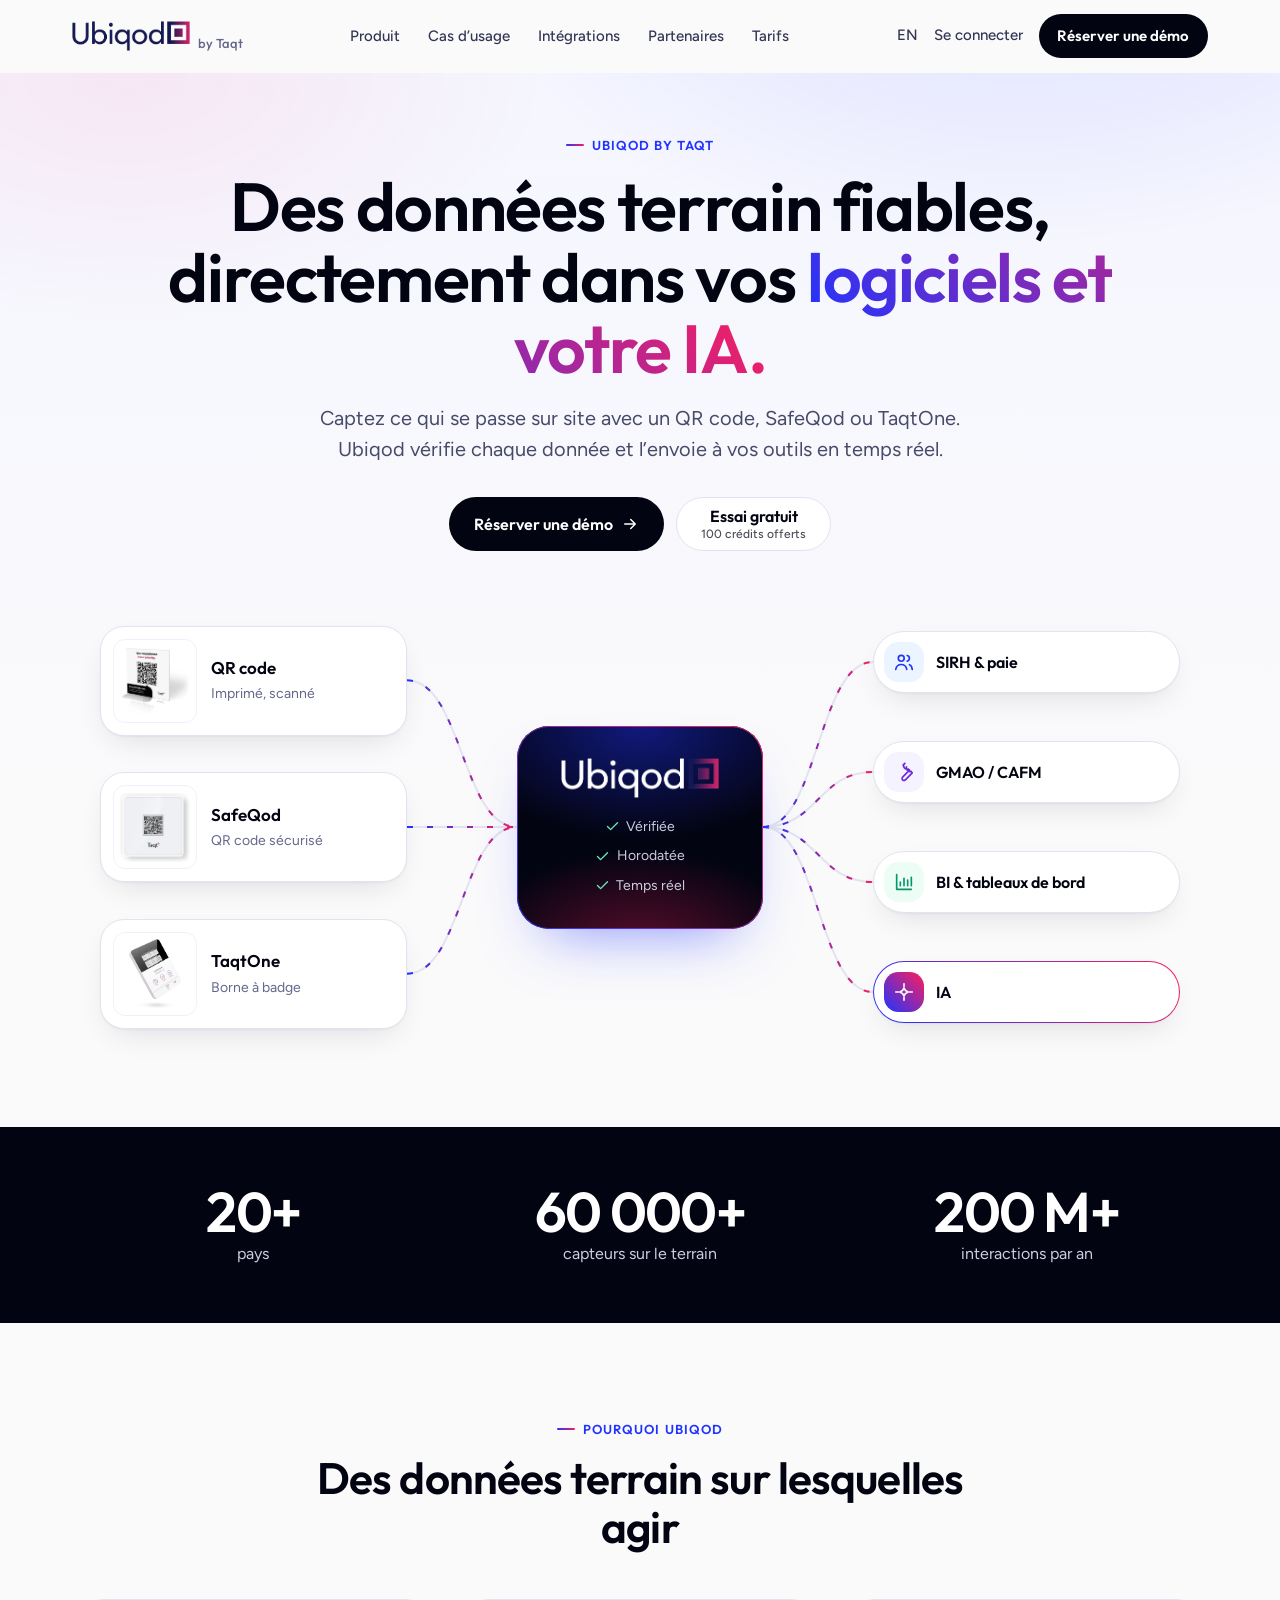
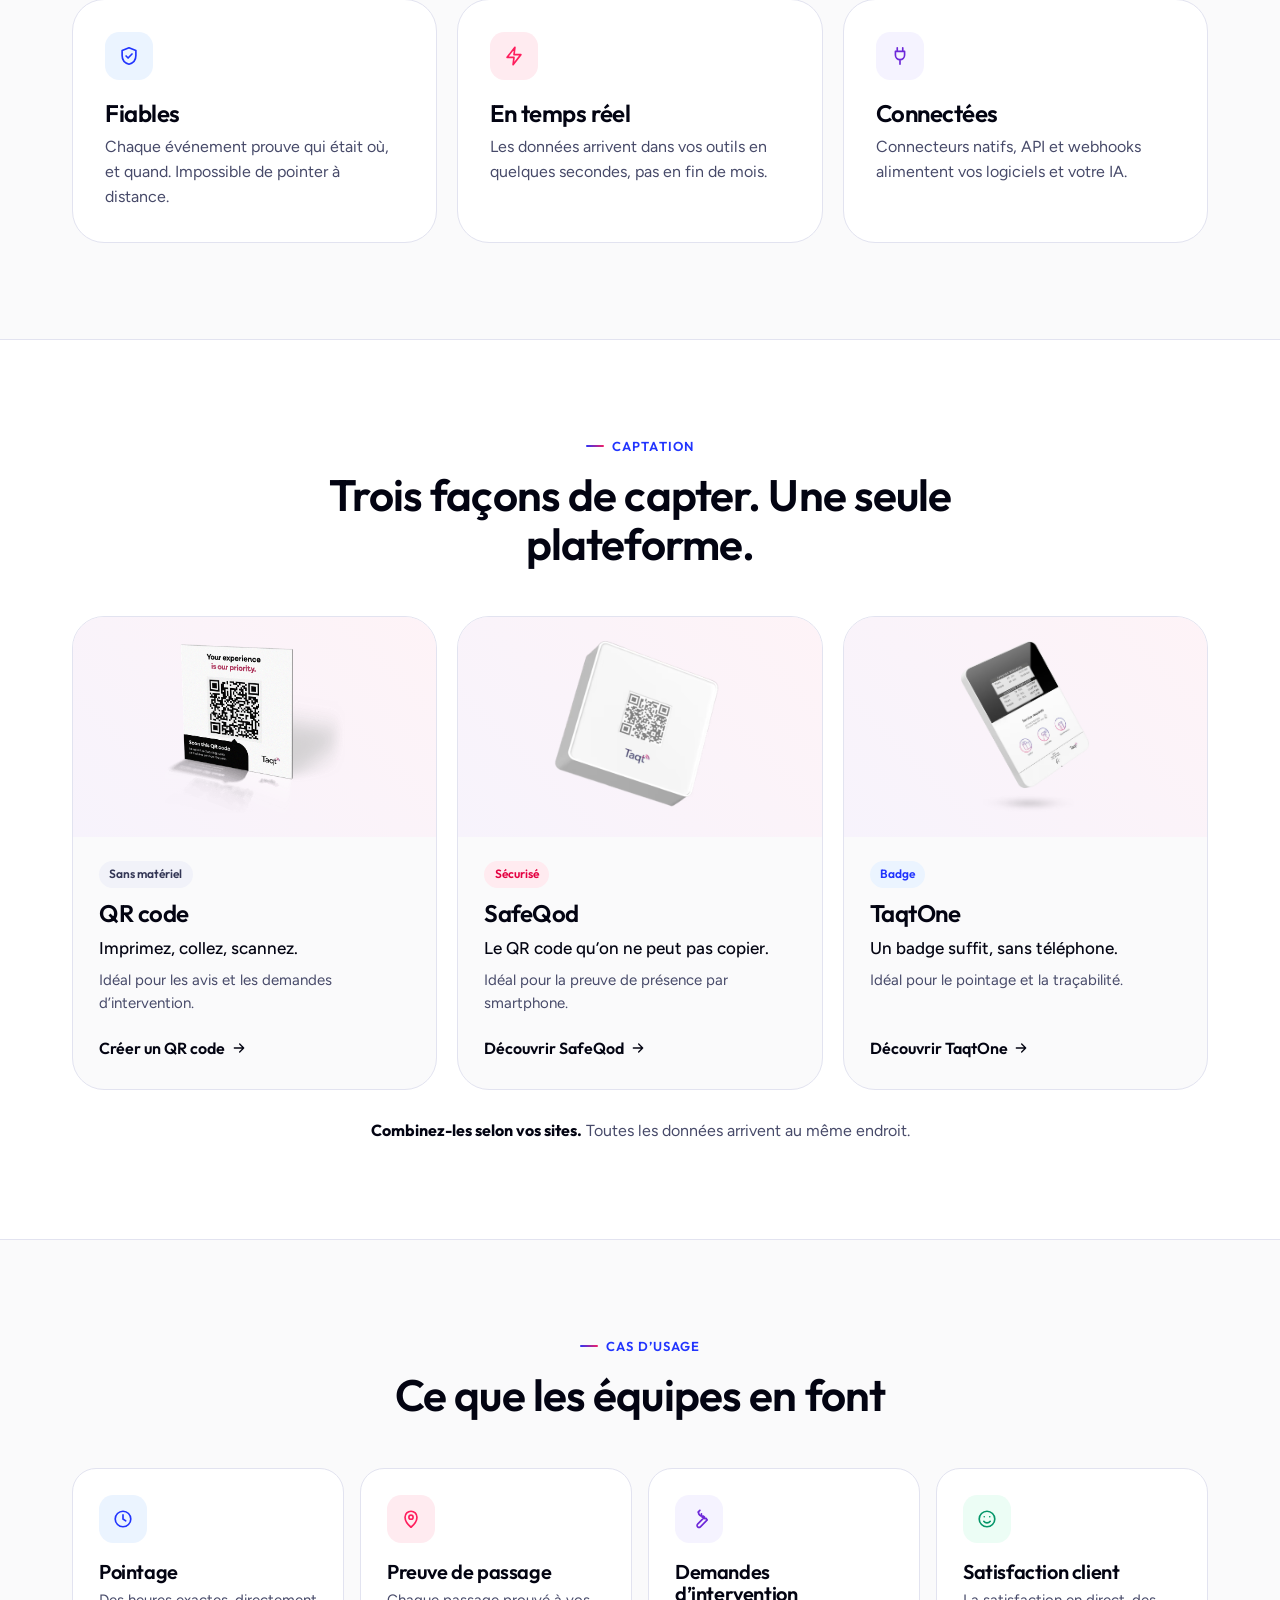
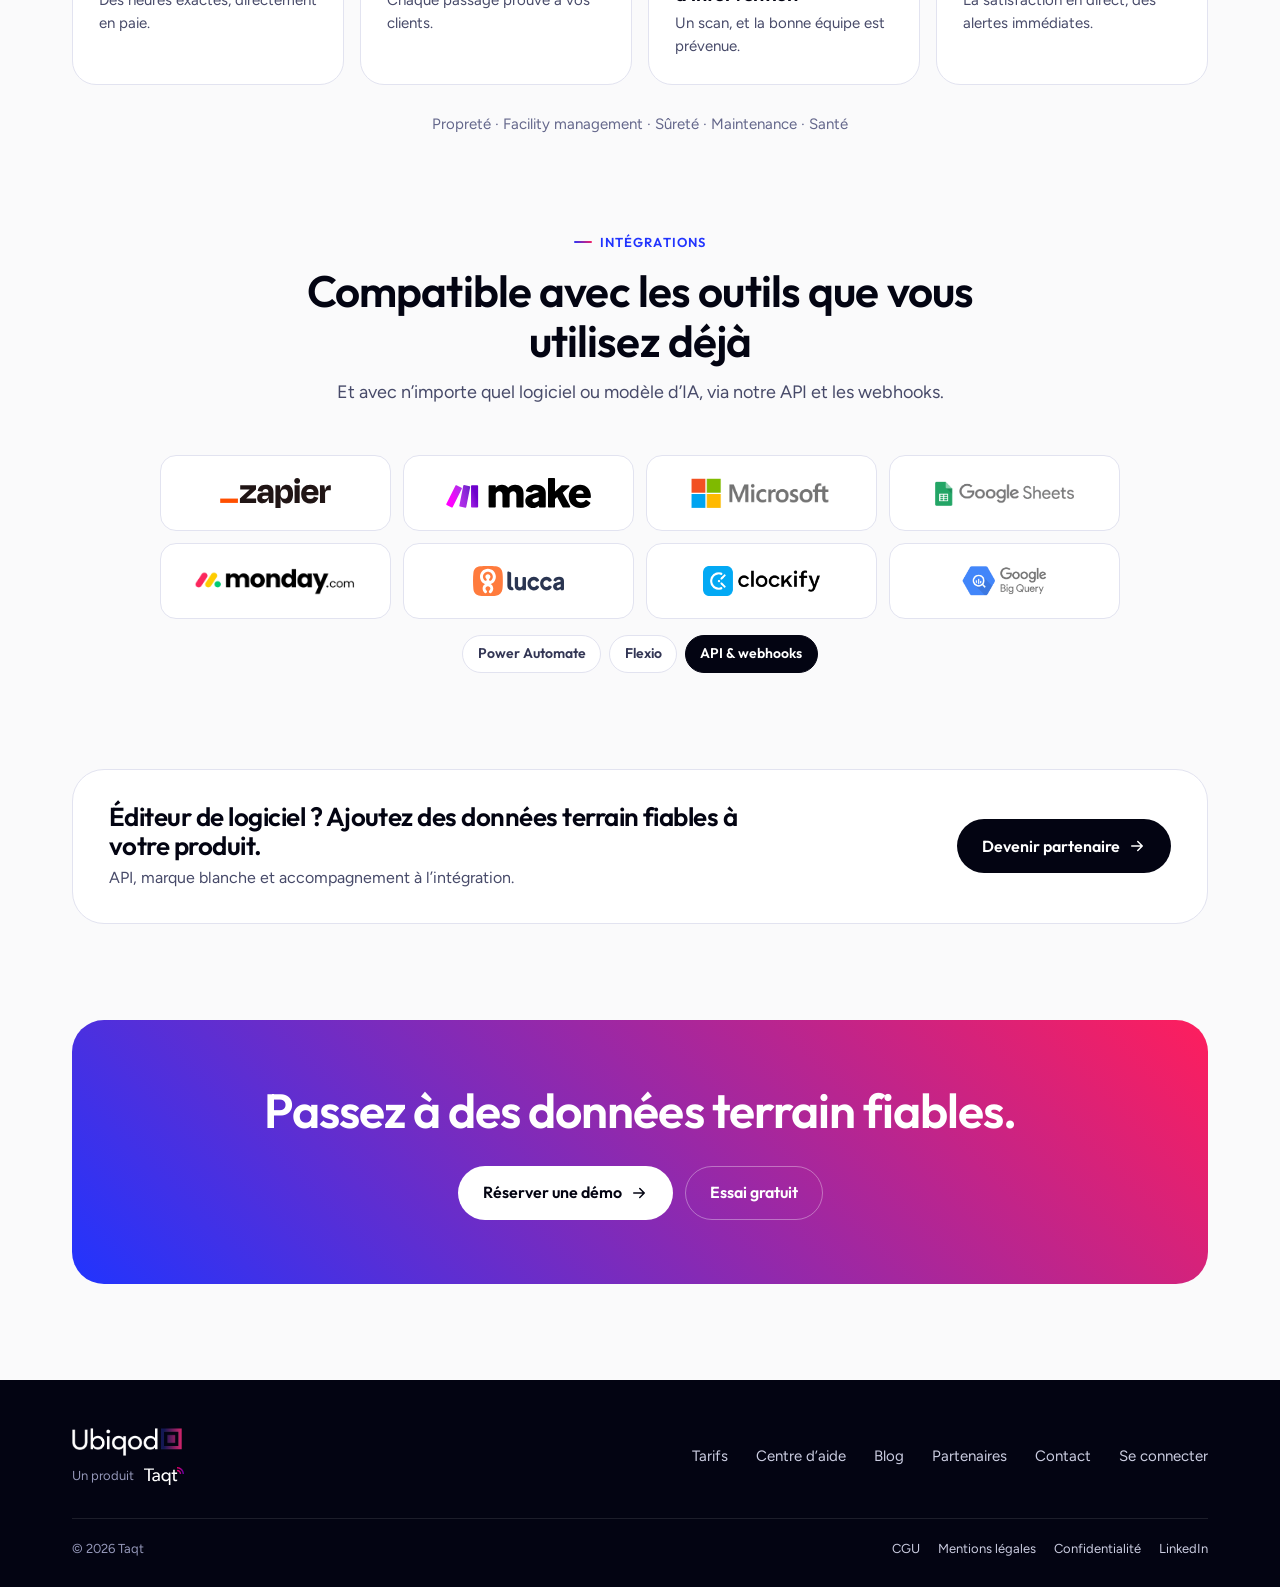
==== fr/index.html @ a7f48e11 "Nouveau site Ubiqod : accueil et tarifs (EN + FR) HTML/CSS statique, compatible GitHub Pages (liens " ====
<!doctype html>
<html lang="fr">
<head>
<meta charset="utf-8">
<meta name="viewport" content="width=device-width, initial-scale=1">
<title>Ubiqod by Taqt · Des données terrain fiables pour vos logiciels et votre IA</title>
<meta name="description" content="Captez ce qui se passe sur site avec un QR code, SafeQod ou TaqtOne. Ubiqod vérifie chaque donnée et l’envoie à vos logiciels et à votre IA en temps réel.">
<link rel="icon" href="../assets/favicon.png">
<link rel="alternate" hreflang="en" href="../">
<link rel="alternate" hreflang="fr" href="../fr/">
<link rel="preconnect" href="https://fonts.googleapis.com">
<link rel="preconnect" href="https://fonts.gstatic.com" crossorigin>
<link href="https://fonts.googleapis.com/css2?family=Outfit:wght@400;500;600;700&family=Figtree:wght@400;500;600&display=swap" rel="stylesheet">
<link rel="stylesheet" href="../assets/styles.css">
</head>
<body>

<svg width="0" height="0" style="position:absolute" aria-hidden="true">
  <symbol id="i-check" viewBox="0 0 24 24"><path fill="none" stroke="currentColor" stroke-width="2.2" stroke-linecap="round" stroke-linejoin="round" d="M20 6 9 17l-5-5"/></symbol>
  <symbol id="i-arrow" viewBox="0 0 24 24"><path fill="none" stroke="currentColor" stroke-width="2" stroke-linecap="round" stroke-linejoin="round" d="M5 12h14M13 6l6 6-6 6"/></symbol>
  <symbol id="i-menu" viewBox="0 0 24 24"><path fill="none" stroke="currentColor" stroke-width="2" stroke-linecap="round" d="M4 7h16M4 12h16M4 17h16"/></symbol>
  <symbol id="i-shield" viewBox="0 0 24 24"><g fill="none" stroke="currentColor" stroke-width="1.8" stroke-linecap="round" stroke-linejoin="round"><path d="M12 3 4.5 6v5.5c0 4.6 3.1 8.3 7.5 9.5 4.4-1.2 7.5-4.9 7.5-9.5V6L12 3Z"/><path d="m8.8 12 2.2 2.2 4.3-4.4"/></g></symbol>
  <symbol id="i-bolt" viewBox="0 0 24 24"><path fill="none" stroke="currentColor" stroke-width="1.8" stroke-linecap="round" stroke-linejoin="round" d="M13 2.5 4.5 13.5H12l-1 8 8.5-11H12l1-8Z"/></symbol>
  <symbol id="i-plug" viewBox="0 0 24 24"><g fill="none" stroke="currentColor" stroke-width="1.8" stroke-linecap="round" stroke-linejoin="round"><path d="M9 3v4M15 3v4M7 7h10v4a5 5 0 0 1-10 0V7ZM12 16v5"/></g></symbol>
  <symbol id="i-users" viewBox="0 0 24 24"><g fill="none" stroke="currentColor" stroke-width="1.8" stroke-linecap="round" stroke-linejoin="round"><circle cx="9" cy="8" r="3.2"/><path d="M3 20c.6-3.3 3-5.3 6-5.3s5.4 2 6 5.3"/><path d="M15.5 4.9a3.2 3.2 0 0 1 0 6.2M18 14.9c1.6.6 2.7 2.4 3 5.1"/></g></symbol>
  <symbol id="i-wrench" viewBox="0 0 24 24"><path fill="none" stroke="currentColor" stroke-width="1.8" stroke-linecap="round" stroke-linejoin="round" d="M14.7 6.3a4 4 0 0 0 5 5L21 13l-7.5 7.5a2.1 2.1 0 0 1-3-3L18 10l-1.3-1.3a4 4 0 0 1-5-5L13 2.5l-2 2"/></symbol>
  <symbol id="i-chart" viewBox="0 0 24 24"><g fill="none" stroke="currentColor" stroke-width="1.8" stroke-linecap="round"><path d="M4 20V4M4 20h16"/><path d="M8 16v-4M12 16V8M16 16v-6M20 16v-9"/></g></symbol>
  <symbol id="i-spark" viewBox="0 0 24 24"><g fill="none" stroke="currentColor" stroke-width="1.8" stroke-linecap="round" stroke-linejoin="round"><path d="M12 3v3M12 18v3M3 12h3M18 12h3"/><path d="M12 7.5 13.6 10.4 16.5 12l-2.9 1.6L12 16.5l-1.6-2.9L7.5 12l2.9-1.6L12 7.5Z"/></g></symbol>
  <symbol id="i-pin" viewBox="0 0 24 24"><g fill="none" stroke="currentColor" stroke-width="1.8" stroke-linecap="round" stroke-linejoin="round"><path d="M12 21s-6.5-5.6-6.5-11a6.5 6.5 0 0 1 13 0c0 5.4-6.5 11-6.5 11Z"/><circle cx="12" cy="10" r="2.3"/></g></symbol>
  <symbol id="i-clock" viewBox="0 0 24 24"><g fill="none" stroke="currentColor" stroke-width="1.8" stroke-linecap="round"><circle cx="12" cy="12" r="8.5"/><path d="M12 7.5V12l3 2"/></g></symbol>
  <symbol id="i-smile" viewBox="0 0 24 24"><g fill="none" stroke="currentColor" stroke-width="1.8" stroke-linecap="round"><circle cx="12" cy="12" r="8.5"/><path d="M8.5 14.5a4.5 4.5 0 0 0 7 0M9 9.5v.01M15 9.5v.01"/></g></symbol>
</svg>

<header class="header">
  <div class="wrap nav">
    <a href="../fr/" class="logo" aria-label="Ubiqod by Taqt, accueil"><img class="logo-img" src="../assets/ubiqod-logo.png" alt="Ubiqod" width="1321" height="336"><span class="logo-by">by Taqt</span></a>
    <ul class="nav-links" id="navlinks">
      <li><a href="#capture">Produit</a></li>
      <li><a href="#use-cases">Cas d’usage</a></li>
      <li><a href="#integrations">Intégrations</a></li>
      <li><a href="#partners">Partenaires</a></li>
      <li><a href="../fr/tarifs/">Tarifs</a></li>
    </ul>
    <div class="nav-cta">
      <a class="nav-aux" href="../" hreflang="en" lang="en">EN</a>
      <a class="nav-aux" href="https://app.ubiqod.com/">Se connecter</a>
      <a class="btn btn-primary btn-sm" href="https://www.taqt.com/fr/contact">Réserver une démo</a>
      <button class="burger" aria-label="Menu" aria-expanded="false" aria-controls="navlinks"><svg><use href="#i-menu"/></svg></button>
    </div>
  </div>
</header>

<main>
  <!-- HERO -->
  <section class="hero">
    <div class="wrap">
      <span class="eyebrow">Ubiqod by Taqt</span>
      <h1>Des données terrain fiables, directement dans vos <span class="grad-text">logiciels et votre&nbsp;IA.</span></h1>
      <p class="sub">Captez ce qui se passe sur site avec un QR code, SafeQod ou TaqtOne. Ubiqod vérifie chaque donnée et l’envoie à vos outils en temps réel.</p>
      <div class="ctas">
        <a class="btn btn-primary" href="https://www.taqt.com/fr/contact">Réserver une démo <svg><use href="#i-arrow"/></svg></a>
        <a class="btn btn-secondary btn-trial" href="https://app.ubiqod.com/auth/signup">Essai gratuit<small>100 crédits offerts</small></a>
      </div>

      <div class="flow" role="img" aria-label="QR codes, SafeQod et TaqtOne envoient leurs données à Ubiqod, qui les transmet à votre SIRH, votre GMAO, vos outils de BI et votre IA.">
        <div class="flow-col">
          <div class="src"><span class="thumb"><img src="../assets/products/qr.png" alt=""></span><div><b>QR code</b><span>Imprimé, scanné</span></div></div>
          <div class="src"><span class="thumb"><img src="../assets/products/safeqod.png" alt=""></span><div><b>SafeQod</b><span>QR code sécurisé</span></div></div>
          <div class="src"><span class="thumb"><img src="../assets/products/taqtone-3d.avif" alt=""></span><div><b>TaqtOne</b><span>Borne à badge</span></div></div>
        </div>
        <svg class="wire" viewBox="0 0 100 300" preserveAspectRatio="none" aria-hidden="true">
          <defs><linearGradient id="gL" gradientUnits="userSpaceOnUse" x1="0" y1="0" x2="100" y2="0"><stop offset="0" stop-color="#2134fe"/><stop offset="1" stop-color="#fe1e5d"/></linearGradient></defs>
          <path class="base" d="M0 50C50 50 50 150 100 150M0 150H100M0 250C50 250 50 150 100 150"/>
          <path class="pulse" stroke="url(#gL)" d="M0 50C50 50 50 150 100 150M0 150H100M0 250C50 250 50 150 100 150"/>
        </svg>
        <div class="flow-arrow" aria-hidden="true"><svg><use href="#i-arrow"/></svg></div>
        <div class="hub">
          <img class="hub-logo" src="../assets/ubiqod-logo-white.png" alt="Ubiqod" width="1321" height="336">
          <ul>
            <li><svg><use href="#i-check"/></svg>Vérifiée</li>
            <li><svg><use href="#i-check"/></svg>Horodatée</li>
            <li><svg><use href="#i-check"/></svg>Temps réel</li>
          </ul>
        </div>
        <div class="flow-arrow" aria-hidden="true"><svg><use href="#i-arrow"/></svg></div>
        <svg class="wire" viewBox="0 0 100 400" preserveAspectRatio="none" aria-hidden="true">
          <defs><linearGradient id="gR" gradientUnits="userSpaceOnUse" x1="0" y1="0" x2="100" y2="0"><stop offset="0" stop-color="#2134fe"/><stop offset="1" stop-color="#fe1e5d"/></linearGradient></defs>
          <path class="base" d="M0 200C50 200 50 50 100 50M0 200C50 200 50 150 100 150M0 200C50 200 50 250 100 250M0 200C50 200 50 350 100 350"/>
          <path class="pulse" stroke="url(#gR)" d="M0 200C50 200 50 50 100 50M0 200C50 200 50 150 100 150M0 200C50 200 50 250 100 250M0 200C50 200 50 350 100 350"/>
        </svg>
        <div class="flow-col flow-dests">
          <div class="dest"><span class="ic ic-blue"><svg><use href="#i-users"/></svg></span>SIRH &amp; paie</div>
          <div class="dest"><span class="ic ic-violet"><svg><use href="#i-wrench"/></svg></span>GMAO / CAFM</div>
          <div class="dest"><span class="ic ic-green"><svg><use href="#i-chart"/></svg></span>BI &amp; tableaux de bord</div>
          <div class="dest dest-ai"><span class="ic ic-grad"><svg><use href="#i-spark"/></svg></span>IA</div>
        </div>
      </div>
    </div>
  </section>

  <!-- CHIFFRES (source : taqt.com) -->
  <div class="stats">
    <div class="wrap stats-grid">
      <div class="stat"><b>20+</b><span>pays</span></div>
      <div class="stat"><b>60&nbsp;000+</b><span>capteurs sur le terrain</span></div>
      <div class="stat"><b>200&nbsp;M+</b><span>interactions par an</span></div>
    </div>
  </div>

  <!-- BÉNÉFICES -->
  <section>
    <div class="wrap">
      <div class="sec-head">
        <span class="eyebrow">Pourquoi Ubiqod</span>
        <h2 class="h2">Des données terrain sur lesquelles agir</h2>
      </div>
      <div class="cards3">
        <article class="benefit"><span class="ic ic-blue"><svg><use href="#i-shield"/></svg></span><h3>Fiables</h3><p>Chaque événement prouve qui était où, et quand. Impossible de pointer à distance.</p></article>
        <article class="benefit"><span class="ic ic-pink"><svg><use href="#i-bolt"/></svg></span><h3>En temps réel</h3><p>Les données arrivent dans vos outils en quelques secondes, pas en fin de mois.</p></article>
        <article class="benefit"><span class="ic ic-violet"><svg><use href="#i-plug"/></svg></span><h3>Connectées</h3><p>Connecteurs natifs, API et webhooks alimentent vos logiciels et votre IA.</p></article>
      </div>
    </div>
  </section>

  <!-- CAPTATION -->
  <section class="capture" id="capture">
    <div class="wrap">
      <div class="sec-head">
        <span class="eyebrow">Captation</span>
        <h2 class="h2">Trois façons de capter. Une seule plateforme.</h2>
      </div>
      <div class="cards3">
        <article class="prod">
          <div class="prod-img"><img src="../assets/products/qr.png" alt="Affichette QR code" loading="lazy"></div>
          <div class="prod-body">
            <span class="tag tag-gray">Sans matériel</span>
            <h3>QR code</h3>
            <p class="pitch">Imprimez, collez, scannez.</p>
            <p class="best">Idéal pour les avis et les demandes d’intervention.</p>
            <a class="link" href="https://app.ubiqod.com/auth/signup">Créer un QR code <svg><use href="#i-arrow"/></svg></a>
          </div>
        </article>
        <article class="prod">
          <div class="prod-img"><img src="../assets/products/safeqod-3d.avif" alt="Boîtier SafeQod" loading="lazy"></div>
          <div class="prod-body">
            <span class="tag tag-pink">Sécurisé</span>
            <h3>SafeQod</h3>
            <p class="pitch">Le QR code qu’on ne peut pas copier.</p>
            <p class="best">Idéal pour la preuve de présence par smartphone.</p>
            <a class="link" href="https://www.taqt.com/fr/products/safeqod">Découvrir SafeQod <svg><use href="#i-arrow"/></svg></a>
          </div>
        </article>
        <article class="prod">
          <div class="prod-img"><img src="../assets/products/taqtone-3d.avif" alt="Borne TaqtOne" loading="lazy"></div>
          <div class="prod-body">
            <span class="tag tag-blue">Badge</span>
            <h3>TaqtOne</h3>
            <p class="pitch">Un badge suffit, sans téléphone.</p>
            <p class="best">Idéal pour le pointage et la traçabilité.</p>
            <a class="link" href="https://www.taqt.com/fr/products/taqtone">Découvrir TaqtOne <svg><use href="#i-arrow"/></svg></a>
          </div>
        </article>
      </div>
      <p class="mix"><b>Combinez-les selon vos sites.</b> Toutes les données arrivent au même endroit.</p>
    </div>
  </section>

  <!-- CAS D'USAGE -->
  <section id="use-cases">
    <div class="wrap">
      <div class="sec-head">
        <span class="eyebrow">Cas d’usage</span>
        <h2 class="h2">Ce que les équipes en font</h2>
      </div>
      <div class="cards4">
        <article class="uc"><span class="ic ic-blue"><svg><use href="#i-clock"/></svg></span><h3>Pointage</h3><p>Des heures exactes, directement en paie.</p></article>
        <article class="uc"><span class="ic ic-pink"><svg><use href="#i-pin"/></svg></span><h3>Preuve de passage</h3><p>Chaque passage prouvé à vos clients.</p></article>
        <article class="uc"><span class="ic ic-violet"><svg><use href="#i-wrench"/></svg></span><h3>Demandes d’intervention</h3><p>Un scan, et la bonne équipe est prévenue.</p></article>
        <article class="uc"><span class="ic ic-green"><svg><use href="#i-smile"/></svg></span><h3>Satisfaction client</h3><p>La satisfaction en direct, des alertes immédiates.</p></article>
      </div>
      <p class="sectors">Propreté · Facility management · Sûreté · Maintenance · Santé</p>
    </div>
  </section>

  <!-- INTÉGRATIONS -->
  <section id="integrations" style="padding-top:0">
    <div class="wrap">
      <div class="sec-head">
        <span class="eyebrow">Intégrations</span>
        <h2 class="h2">Compatible avec les outils que vous utilisez déjà</h2>
        <p>Et avec n’importe quel logiciel ou modèle d’IA, via notre API et les webhooks.</p>
      </div>
      <div class="logos">
        <div><img src="../assets/logos/zapier.svg" alt="Zapier"></div>
        <div><img src="../assets/logos/make.svg" alt="Make"></div>
        <div><img src="../assets/logos/microsoft.png" alt="Microsoft"></div>
        <div><img src="../assets/logos/google-sheets.png" alt="Google Sheets"></div>
        <div><img src="../assets/logos/monday.png" alt="monday.com"></div>
        <div><img src="../assets/logos/lucca.svg" alt="Lucca"></div>
        <div><img src="../assets/logos/clockify.png" alt="Clockify"></div>
        <div><img src="../assets/logos/bigquery.png" alt="Google BigQuery"></div>
      </div>
      <div class="chips">
        <span class="chip">Power Automate</span><span class="chip">Flexio</span><span class="chip chip-strong">API &amp; webhooks</span>
      </div>
    </div>
  </section>

  <!-- PARTENAIRES -->
  <section id="partners" style="padding-top:0">
    <div class="wrap">
      <div class="partner">
        <div>
          <h3>Éditeur de logiciel&nbsp;? Ajoutez des données terrain fiables à votre produit.</h3>
          <p>API, marque blanche et accompagnement à l’intégration.</p>
        </div>
        <a class="btn btn-primary" href="https://www.taqt.com/fr/partner">Devenir partenaire <svg><use href="#i-arrow"/></svg></a>
      </div>
    </div>
  </section>

  <!-- CTA FINAL -->
  <div class="final">
    <div class="wrap">
      <div class="final-box">
        <h2>Passez à des données terrain fiables.</h2>
        <div class="ctas">
          <a class="btn btn-light" href="https://www.taqt.com/fr/contact">Réserver une démo <svg><use href="#i-arrow"/></svg></a>
          <a class="btn btn-ghost" href="https://app.ubiqod.com/auth/signup">Essai gratuit</a>
        </div>
      </div>
    </div>
  </div>
</main>

<footer class="footer">
  <div class="wrap">
    <div class="foot-top">
      <div>
        <img class="foot-logo" src="../assets/ubiqod-logo-white.png" alt="Ubiqod" width="1321" height="336">
        <div class="foot-taqt"><span>Un produit</span><img src="../assets/taqt-logo-white.svg" alt="Taqt"></div>
      </div>
      <ul class="foot-links">
        <li><a href="../fr/tarifs/">Tarifs</a></li>
        <li><a href="https://help.taqt.com/portal/en/kb/ubiqod">Centre d’aide</a></li>
        <li><a href="https://www.taqt.com/fr/articles">Blog</a></li>
        <li><a href="https://www.taqt.com/fr/partner">Partenaires</a></li>
        <li><a href="https://www.taqt.com/fr/contact">Contact</a></li>
        <li><a href="https://app.ubiqod.com/">Se connecter</a></li>
      </ul>
    </div>
    <div class="foot-bottom">
      <span>© 2026 Taqt</span>
      <div><a href="https://www.taqt.com/fr/terms">CGU</a><a href="https://www.taqt.com/fr/legal">Mentions légales</a><a href="https://www.iubenda.com/privacy-policy/50772884">Confidentialité</a><a href="https://www.linkedin.com/company/group-taqt/">LinkedIn</a></div>
    </div>
  </div>
</footer>

<script src="../assets/main.js"></script>
</body>
</html>
---- assets/styles.css ----
/* Ubiqod by Taqt — charte reprise de taqt.com
   Polices : substituts Google Fonts de mozaic-geo (titres) et neulis-sans (texte) */
:root{
  --ink:#030412; --ink-700:#333655;
  --gray-600:#474a69; --gray-500:#64678b; --gray-400:#9497b8; --gray-300:#cbcde1;
  --gray-200:#e2e3f0; --gray-100:#f1f2f9; --gray-50:#f8f8fc; --bg:#fafafb;
  --blue:#2134fe; --blue-50:#ebf4ff; --pink:#fe1e5d; --pink-50:#ffebf0;
  --violet-50:#f5f3ff; --green:#10b981; --green-50:#ecfdf5;
  --grad:linear-gradient(45deg,#2134fe,#fe1e5d);
  --font-h:"Outfit",mozaic-geo-variable,system-ui,sans-serif;
  --font-b:"Figtree",neulis-sans,system-ui,sans-serif;
  --r:1rem; --r-lg:1.5rem; --r-xl:2rem;
  --shadow:0 1px 2px rgba(3,4,18,.04),0 12px 32px -12px rgba(3,4,18,.14);
}
*,*::before,*::after{box-sizing:border-box}
html{scroll-behavior:smooth}
body{margin:0;background:var(--bg);color:var(--ink);font-family:var(--font-b);font-size:1rem;line-height:1.55;-webkit-font-smoothing:antialiased}
img{max-width:100%;display:block}
a{color:inherit}
h1,h2,h3{font-family:var(--font-h);font-weight:600;letter-spacing:-.02em;margin:0;line-height:1.12}
p{margin:0}
.wrap{max-width:1200px;margin:0 auto;padding:0 16px}
@media(min-width:768px){.wrap{padding:0 32px}}
section{padding:96px 0}
@media(max-width:767px){section{padding:64px 0}}

/* ---------- utilitaires ---------- */
.eyebrow{display:inline-flex;align-items:center;gap:.5rem;font-family:var(--font-h);font-size:.8125rem;font-weight:600;letter-spacing:.08em;text-transform:uppercase;color:var(--blue)}
.eyebrow::before{content:"";width:18px;height:2px;border-radius:2px;background:var(--grad)}
.grad-text{background:var(--grad);-webkit-background-clip:text;background-clip:text;color:transparent}
.h2{font-size:clamp(1.875rem,3.6vw,2.75rem)}
.sec-head{display:flex;flex-direction:column;align-items:center;text-align:center;gap:14px;margin:0 auto 48px;max-width:720px}
.sec-head p{font-size:1.125rem;color:var(--gray-600)}

.btn{display:inline-flex;align-items:center;justify-content:center;gap:.5rem;font-family:var(--font-h);font-weight:600;font-size:1rem;text-decoration:none;border-radius:999px;padding:.85rem 1.5rem;border:1px solid transparent;transition:background .2s,transform .2s,box-shadow .2s;white-space:nowrap}
.btn svg{width:18px;height:18px}
.btn-primary{background:var(--ink);color:#fff}
.btn-primary:hover{box-shadow:0 8px 24px -8px rgba(33,52,254,.55);transform:translateY(-1px)}
.btn-secondary{background:#fff;color:var(--ink);border-color:var(--gray-200)}
.btn-secondary:hover{border-color:var(--gray-400)}
.btn-light{background:#fff;color:var(--ink)}
.btn-ghost{color:#fff;border-color:rgba(255,255,255,.35)}
.btn-ghost:hover{border-color:#fff}
.btn-sm{padding:.6rem 1.1rem;font-size:.9375rem}
.btn small{font-family:var(--font-b);font-weight:500;font-size:.75rem;opacity:.7}
.ctas{display:flex;flex-wrap:wrap;gap:12px;justify-content:center}
.link{display:inline-flex;align-items:center;gap:.35rem;font-family:var(--font-h);font-weight:600;text-decoration:none}
.link svg{width:16px;height:16px;transition:transform .2s}
.link:hover svg{transform:translateX(3px)}

/* ---------- header ---------- */
.header{position:sticky;top:0;z-index:50;background:rgba(250,250,251,.85);backdrop-filter:saturate(1.4) blur(12px);-webkit-backdrop-filter:saturate(1.4) blur(12px);border-bottom:1px solid transparent;transition:border-color .2s}
.header.scrolled{border-bottom-color:var(--gray-200)}
.nav{display:flex;align-items:center;justify-content:space-between;height:72px;gap:24px}
.logo{display:flex;align-items:flex-end;gap:.5rem;text-decoration:none}
.logo-img{height:30px;width:auto}
.logo-by{font-family:var(--font-h);font-size:.8125rem;font-weight:500;color:var(--gray-500);white-space:nowrap;line-height:1;padding-bottom:1px}
.nav-links{display:flex;gap:28px;list-style:none;margin:0;padding:0}
.nav-links a,.nav-aux{text-decoration:none;font-weight:500;color:var(--ink-700);font-size:.9375rem;white-space:nowrap}
.nav-links a:hover,.nav-aux:hover{color:var(--ink)}
.nav-cta{display:flex;align-items:center;gap:16px}
.burger{display:none;background:none;border:0;padding:8px;margin-right:-8px;cursor:pointer;color:var(--ink)}
.burger svg{width:26px;height:26px}
@media(max-width:1023px){
  .nav-links,.nav-aux{display:none}
  .burger{display:block}
  .header.open .nav-links{display:flex;flex-direction:column;gap:0;position:absolute;left:0;right:0;top:72px;background:#fff;border-bottom:1px solid var(--gray-200);padding:8px 16px 16px}
  .header.open .nav-links a{display:block;padding:12px 0;font-size:1.0625rem;border-bottom:1px solid var(--gray-100)}
}
@media(max-width:480px){.nav-cta .btn{display:none}}

/* ---------- hero ---------- */
.hero{padding:56px 0 80px;text-align:center;background:radial-gradient(900px 480px at 80% -10%,rgba(33,52,254,.10),transparent 60%),radial-gradient(700px 420px at 10% 0,rgba(254,30,93,.07),transparent 60%),linear-gradient(180deg,#f5f6ff,var(--bg) 70%)}
.hero h1{font-size:clamp(2.375rem,5.6vw,4.25rem);line-height:1.04;max-width:960px;margin:16px auto 20px}
.hero .sub{font-size:clamp(1.0625rem,1.6vw,1.25rem);color:var(--gray-600);max-width:640px;margin:0 auto 32px}
.btn-trial{flex-direction:column;gap:0;line-height:1.2;padding:.55rem 1.5rem}
@media(max-width:767px){.hero{padding:48px 0 64px}}

/* schéma captation -> Ubiqod -> logiciels */
.flow{display:grid;grid-template-columns:minmax(0,1fr) minmax(48px,110px) minmax(0,.8fr) minmax(48px,110px) minmax(0,1fr);max-width:1080px;margin:56px auto 0;text-align:left}
.flow-col{display:grid;grid-auto-rows:1fr}
.flow-col > *{margin:6px 0;align-self:center}
.src{display:flex;align-items:center;gap:14px;background:#fff;border:1px solid var(--gray-200);border-radius:var(--r-lg);padding:12px 16px 12px 12px;box-shadow:var(--shadow)}
.thumb{width:84px;height:84px;flex:none;border-radius:.75rem;background:#fff;border:1px solid var(--gray-100);padding:6px}
.thumb img{width:100%;height:100%;object-fit:contain}
.src b{display:block;font-family:var(--font-h);font-size:1.0625rem;font-weight:600}
.src span{font-size:.875rem;color:var(--gray-500)}
.hub{align-self:center;background:var(--ink);color:#fff;border-radius:var(--r-xl);padding:32px 24px;text-align:center;position:relative;box-shadow:0 30px 60px -30px rgba(33,52,254,.55);
  background-image:radial-gradient(260px 160px at 50% 0,rgba(33,52,254,.45),transparent 70%),radial-gradient(240px 140px at 50% 110%,rgba(254,30,93,.35),transparent 70%)}
.hub::before{content:"";position:absolute;inset:0;border-radius:inherit;padding:1px;background:var(--grad);-webkit-mask:linear-gradient(#000 0 0) content-box,linear-gradient(#000 0 0);-webkit-mask-composite:xor;mask-composite:exclude;pointer-events:none}
.hub-logo{height:40px;width:auto;margin:0 auto}
.hub ul{list-style:none;margin:18px 0 0;padding:0;display:flex;flex-direction:column;gap:8px}
.hub li{display:flex;align-items:center;justify-content:center;gap:.4rem;font-size:.875rem;color:var(--gray-300)}
.hub li svg{width:15px;height:15px;color:#6ee7b7}
.dest{display:flex;align-items:center;gap:12px;background:#fff;border:1px solid var(--gray-200);border-radius:999px;padding:10px 18px 10px 10px;font-family:var(--font-h);font-weight:600;box-shadow:var(--shadow)}
.dest .ic{width:40px;height:40px}
.dest-ai{border-color:transparent;background:linear-gradient(#fff,#fff) padding-box,var(--grad) border-box;border:1.5px solid transparent}
.wire{width:100%;height:100%;overflow:visible}
.wire path{fill:none;vector-effect:non-scaling-stroke;stroke-width:2}
.wire .base{stroke:var(--gray-200)}
.wire .pulse{stroke-dasharray:6 14;animation:dash 1.2s linear infinite}
@keyframes dash{to{stroke-dashoffset:-20}}
.flow-arrow{display:none}
@media(max-width:899px){
  .flow{display:flex;flex-direction:column;gap:12px;margin-top:48px}
  .wire{display:none}
  .flow-arrow{display:grid;place-items:center;color:var(--gray-400)}
  .flow-arrow svg{width:24px;height:24px;transform:rotate(90deg)}
  .flow-col{grid-auto-rows:auto;grid-template-columns:repeat(3,1fr);gap:10px}
  .flow-col > *{margin:0}
  .src{flex-direction:column;text-align:center;gap:8px;padding:12px 8px}
  .thumb{width:64px;height:64px}
  .src span{font-size:.75rem}
  .src b{font-size:.9375rem}
  .flow-dests{grid-template-columns:1fr 1fr}
  .dest{font-size:.875rem;padding:8px 12px 8px 8px;border-radius:var(--r)}
  .dest .ic{width:32px;height:32px}
  .hub{padding:22px}
  .hub ul{flex-direction:row;flex-wrap:wrap;justify-content:center;gap:6px 14px}
}

/* ---------- icônes colorées ---------- */
.ic{width:48px;height:48px;border-radius:.9rem;display:grid;place-items:center;flex:none}
.ic svg{width:22px;height:22px}
.ic-blue{background:var(--blue-50);color:var(--blue)}
.ic-pink{background:var(--pink-50);color:var(--pink)}
.ic-violet{background:var(--violet-50);color:#6d28d9}
.ic-green{background:var(--green-50);color:#059669}
.ic-grad{background:var(--grad);color:#fff}

/* ---------- chiffres ---------- */
.stats{background:var(--ink);color:#fff;padding:56px 0}
.stats-grid{display:grid;grid-template-columns:repeat(3,1fr);gap:24px;text-align:center}
.stat b{display:block;font-family:var(--font-h);font-weight:600;font-size:clamp(2.25rem,4.4vw,3.5rem);letter-spacing:-.03em;line-height:1.05}
.stat span{color:var(--gray-300)}
@media(max-width:600px){.stats{padding:40px 0}.stats-grid{gap:8px}.stat b{font-size:1.75rem}.stat span{font-size:.8125rem;display:block;line-height:1.3}}

/* ---------- bénéfices ---------- */
.cards3{display:grid;grid-template-columns:repeat(3,1fr);gap:20px}
@media(max-width:900px){.cards3{grid-template-columns:1fr}}
.benefit{background:#fff;border:1px solid var(--gray-200);border-radius:var(--r-xl);padding:32px}
.benefit h3{font-size:1.5rem;margin:20px 0 8px}
.benefit p{color:var(--gray-600)}

/* ---------- captation ---------- */
.capture{background:#fff;border-top:1px solid var(--gray-200);border-bottom:1px solid var(--gray-200)}
.prod{border:1px solid var(--gray-200);border-radius:var(--r-xl);overflow:hidden;display:flex;flex-direction:column;background:var(--bg)}
.prod-img{height:220px;display:grid;place-items:center;padding:24px;background:linear-gradient(45deg,#f7f3fc,#fef3f7);overflow:hidden}
.prod-img img{max-height:172px;width:auto;object-fit:contain}
.prod-body{padding:24px 26px 28px;display:flex;flex-direction:column;gap:8px;flex:1}
.tag{align-self:flex-start;font-size:.75rem;font-weight:600;font-family:var(--font-h);border-radius:999px;padding:.25rem .65rem;margin-bottom:4px}
.tag-gray{background:var(--gray-100);color:var(--ink-700)}
.tag-pink{background:var(--pink-50);color:#e40141}
.tag-blue{background:var(--blue-50);color:var(--blue)}
.prod h3{font-size:1.5rem}
.prod .pitch{font-size:1.0625rem;font-weight:500}
.prod .best{color:var(--gray-600);font-size:.9375rem;margin-bottom:12px}
.prod .link{margin-top:auto}
.mix{text-align:center;margin-top:28px;color:var(--gray-600)}
.mix b{color:var(--ink);font-family:var(--font-h)}

/* ---------- cas d'usage ---------- */
.cards4{display:grid;grid-template-columns:repeat(4,1fr);gap:16px}
@media(max-width:1023px){.cards4{grid-template-columns:1fr 1fr}}
@media(max-width:560px){.cards4{grid-template-columns:1fr}}
.uc{background:#fff;border:1px solid var(--gray-200);border-radius:var(--r-lg);padding:26px}
.uc h3{font-size:1.25rem;margin:18px 0 6px}
.uc p{color:var(--gray-600);font-size:.9375rem}
.sectors{text-align:center;margin-top:28px;color:var(--gray-500);font-size:.9375rem}

/* ---------- intégrations ---------- */
.logos{display:grid;grid-template-columns:repeat(4,1fr);gap:12px;max-width:960px;margin:0 auto}
@media(max-width:767px){.logos{grid-template-columns:repeat(2,1fr)}}
.logos div{height:76px;background:#fff;border:1px solid var(--gray-200);border-radius:var(--r);display:grid;place-items:center;padding:16px}
.logos img{max-height:30px;max-width:100%;width:auto;object-fit:contain}
.chips{display:flex;flex-wrap:wrap;justify-content:center;gap:8px;margin-top:16px}
.chip{font-size:.875rem;font-weight:600;font-family:var(--font-h);background:#fff;border:1px solid var(--gray-200);color:var(--ink-700);border-radius:999px;padding:.45rem .9rem}
.chip-strong{background:var(--ink);color:#fff;border-color:var(--ink)}

/* ---------- partenaires ---------- */
.partner{display:flex;align-items:center;justify-content:space-between;gap:24px;flex-wrap:wrap;border:1px solid var(--gray-200);background:#fff;border-radius:var(--r-xl);padding:32px 36px}
.partner h3{font-size:clamp(1.25rem,2.2vw,1.625rem);max-width:640px}
.partner p{color:var(--gray-600);margin-top:6px}

/* ---------- CTA final ---------- */
.final{padding:0 0 96px}
.final-box{border-radius:var(--r-xl);background:var(--grad);color:#fff;padding:64px 32px;text-align:center}
.final-box h2{font-size:clamp(1.875rem,3.8vw,3rem);margin-bottom:28px}

/* ---------- footer ---------- */
.footer{background:var(--ink);color:var(--gray-300);padding:48px 0 28px;font-size:.9375rem}
.foot-top{display:flex;justify-content:space-between;align-items:center;flex-wrap:wrap;gap:24px}
.foot-logo{height:28px;width:auto}
.foot-taqt{display:flex;align-items:center;gap:10px;font-size:.8125rem;color:var(--gray-400);margin-top:10px}
.foot-taqt img{height:18px;width:auto}
.foot-links{display:flex;flex-wrap:wrap;gap:12px 28px;list-style:none;margin:0;padding:0}
.footer a{text-decoration:none;color:var(--gray-300)}
.footer a:hover{color:#fff}
.foot-bottom{display:flex;flex-wrap:wrap;justify-content:space-between;gap:12px;border-top:1px solid rgba(255,255,255,.1);margin-top:32px;padding-top:20px;font-size:.8125rem;color:var(--gray-400)}
.foot-bottom div{display:flex;flex-wrap:wrap;gap:18px}

@media (prefers-reduced-motion:reduce){html{scroll-behavior:auto}*{animation:none!important;transition:none!important}}

/* ---------- page tarifs ---------- */
.nav-links a[aria-current="page"]{color:var(--ink);font-weight:600}
.hero-sm{padding:64px 0 40px;text-align:center;background:linear-gradient(180deg,#f5f6ff,var(--bg) 80%)}
.hero-sm h1{font-size:clamp(2.25rem,5vw,3.75rem);line-height:1.06;margin:16px auto 18px;max-width:820px}
.hero-sm .sub{font-size:clamp(1.0625rem,1.6vw,1.1875rem);color:var(--gray-600);max-width:600px;margin:0 auto}
.plans{display:grid;grid-template-columns:repeat(2,1fr);gap:20px;max-width:880px;margin:0 auto}
@media(max-width:760px){.plans{grid-template-columns:1fr;max-width:520px}}
.plan{background:#fff;border:1px solid var(--gray-200);border-radius:var(--r-xl);padding:32px;display:flex;flex-direction:column;gap:12px}
.plan h2{font-size:1.375rem}
.plan .for{color:var(--gray-500);font-size:.875rem;font-weight:500;margin-top:-6px}
.price{display:flex;align-items:baseline;gap:.4rem;font-family:var(--font-h)}
.price b{font-size:2.75rem;font-weight:600;letter-spacing:-.03em;line-height:1}
.price span{color:var(--gray-500);font-weight:500;font-size:1.125rem}
.plan .desc{color:var(--gray-600)}
.plan .key{display:flex;align-items:center;gap:.5rem;font-family:var(--font-h);font-weight:600;background:var(--gray-50);border:1px solid var(--gray-100);border-radius:var(--r);padding:.7rem .9rem;margin-top:4px}
.plan .key svg{width:18px;height:18px;color:var(--blue);flex:none}
.hero-sm .ctas{margin-top:28px}
.hero-sm .free{margin-top:14px;color:var(--gray-500);font-size:.9375rem}
.hero-sm .free a{color:var(--ink);font-weight:600}
.credit-cost{max-width:880px;margin:20px auto 0;text-align:center;color:var(--gray-600)}
.credit-cost b{color:var(--ink);font-family:var(--font-h)}
.included{display:flex;flex-wrap:wrap;justify-content:center;gap:10px;max-width:860px;margin:0 auto}
.included .chip{display:inline-flex;align-items:center;gap:.45rem;font-size:.9375rem;padding:.55rem 1rem}
.included .chip svg{width:16px;height:16px;color:var(--green)}
.faq{max-width:760px;margin:0 auto;display:flex;flex-direction:column;gap:12px}
.faq details{background:#fff;border:1px solid var(--gray-200);border-radius:var(--r-lg);padding:0 24px}
.faq summary{list-style:none;cursor:pointer;display:flex;justify-content:space-between;align-items:center;gap:16px;padding:20px 0;font-family:var(--font-h);font-weight:600;font-size:1.0625rem}
.faq summary::-webkit-details-marker{display:none}
.faq summary::after{content:"+";font-size:1.5rem;font-weight:400;color:var(--gray-500);transition:transform .2s}
.faq details[open] summary::after{transform:rotate(45deg)}
.faq details p{padding:0 0 20px;color:var(--gray-600)}
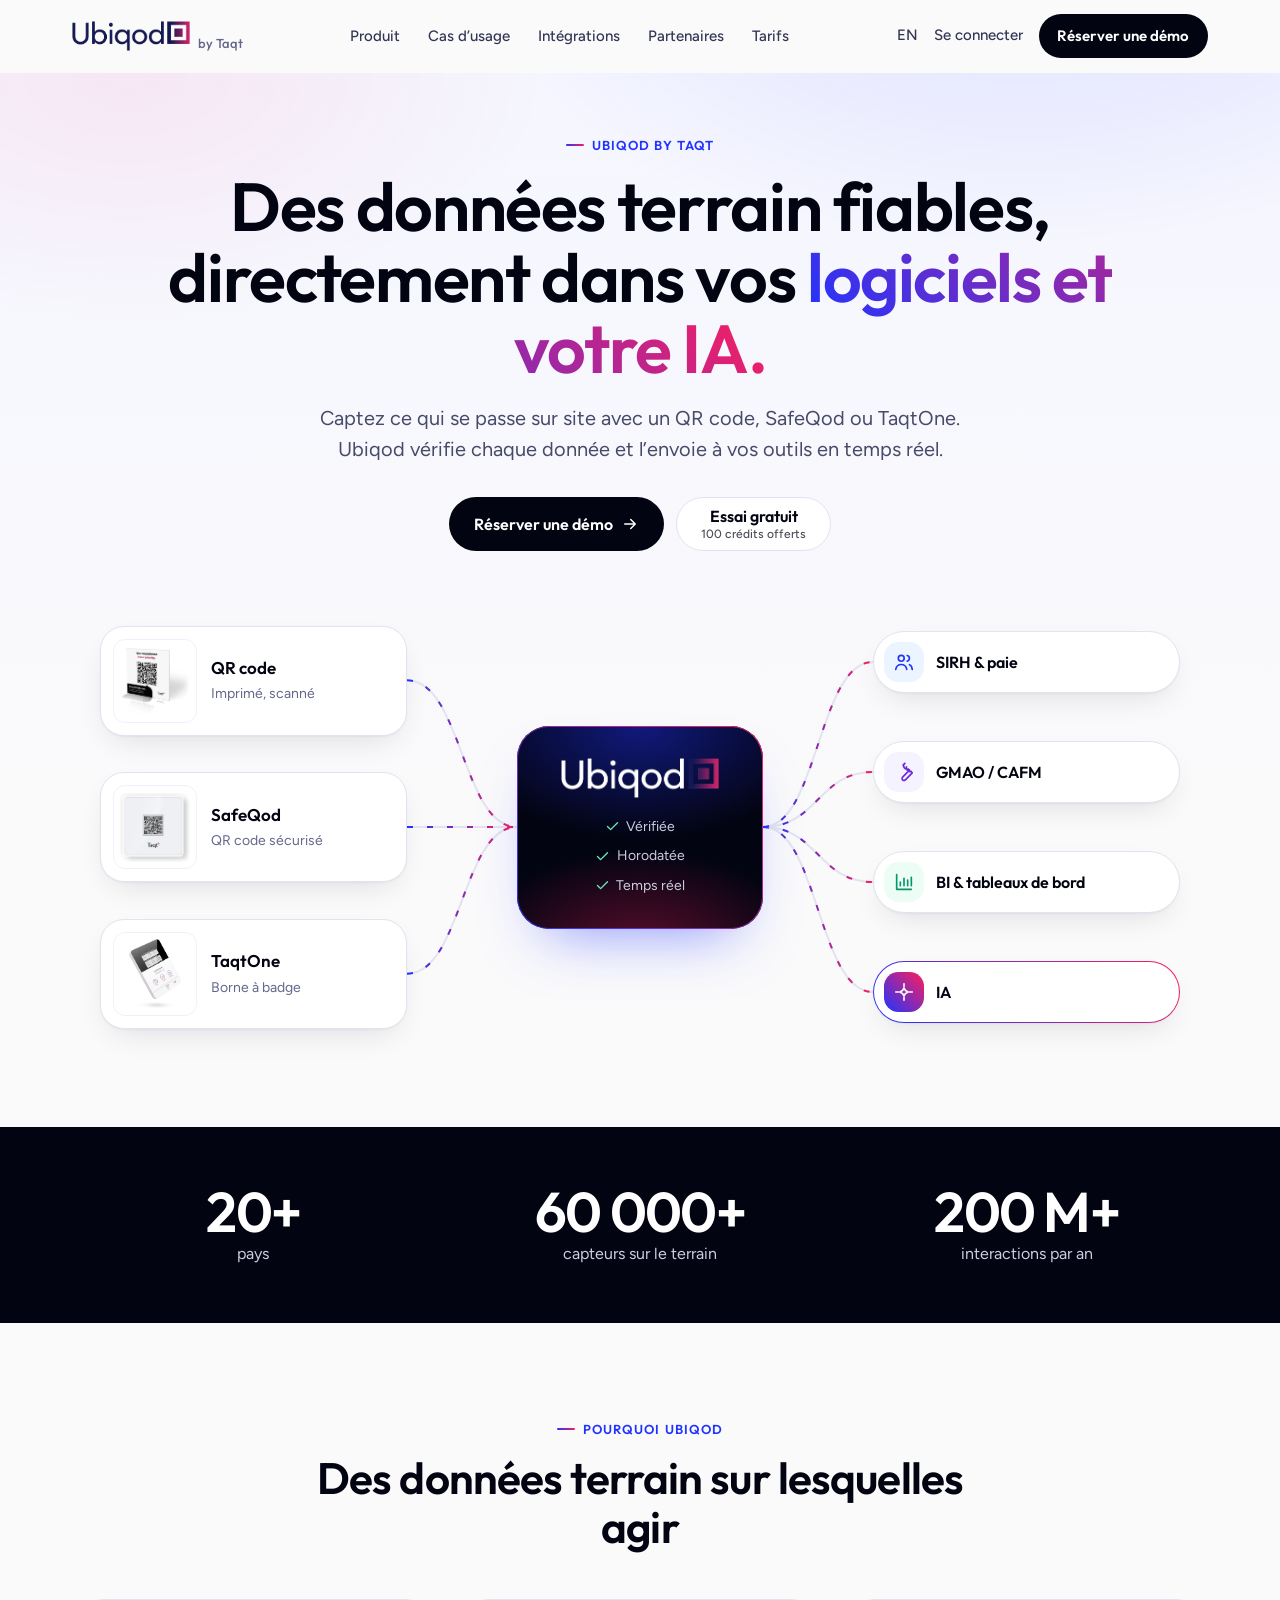
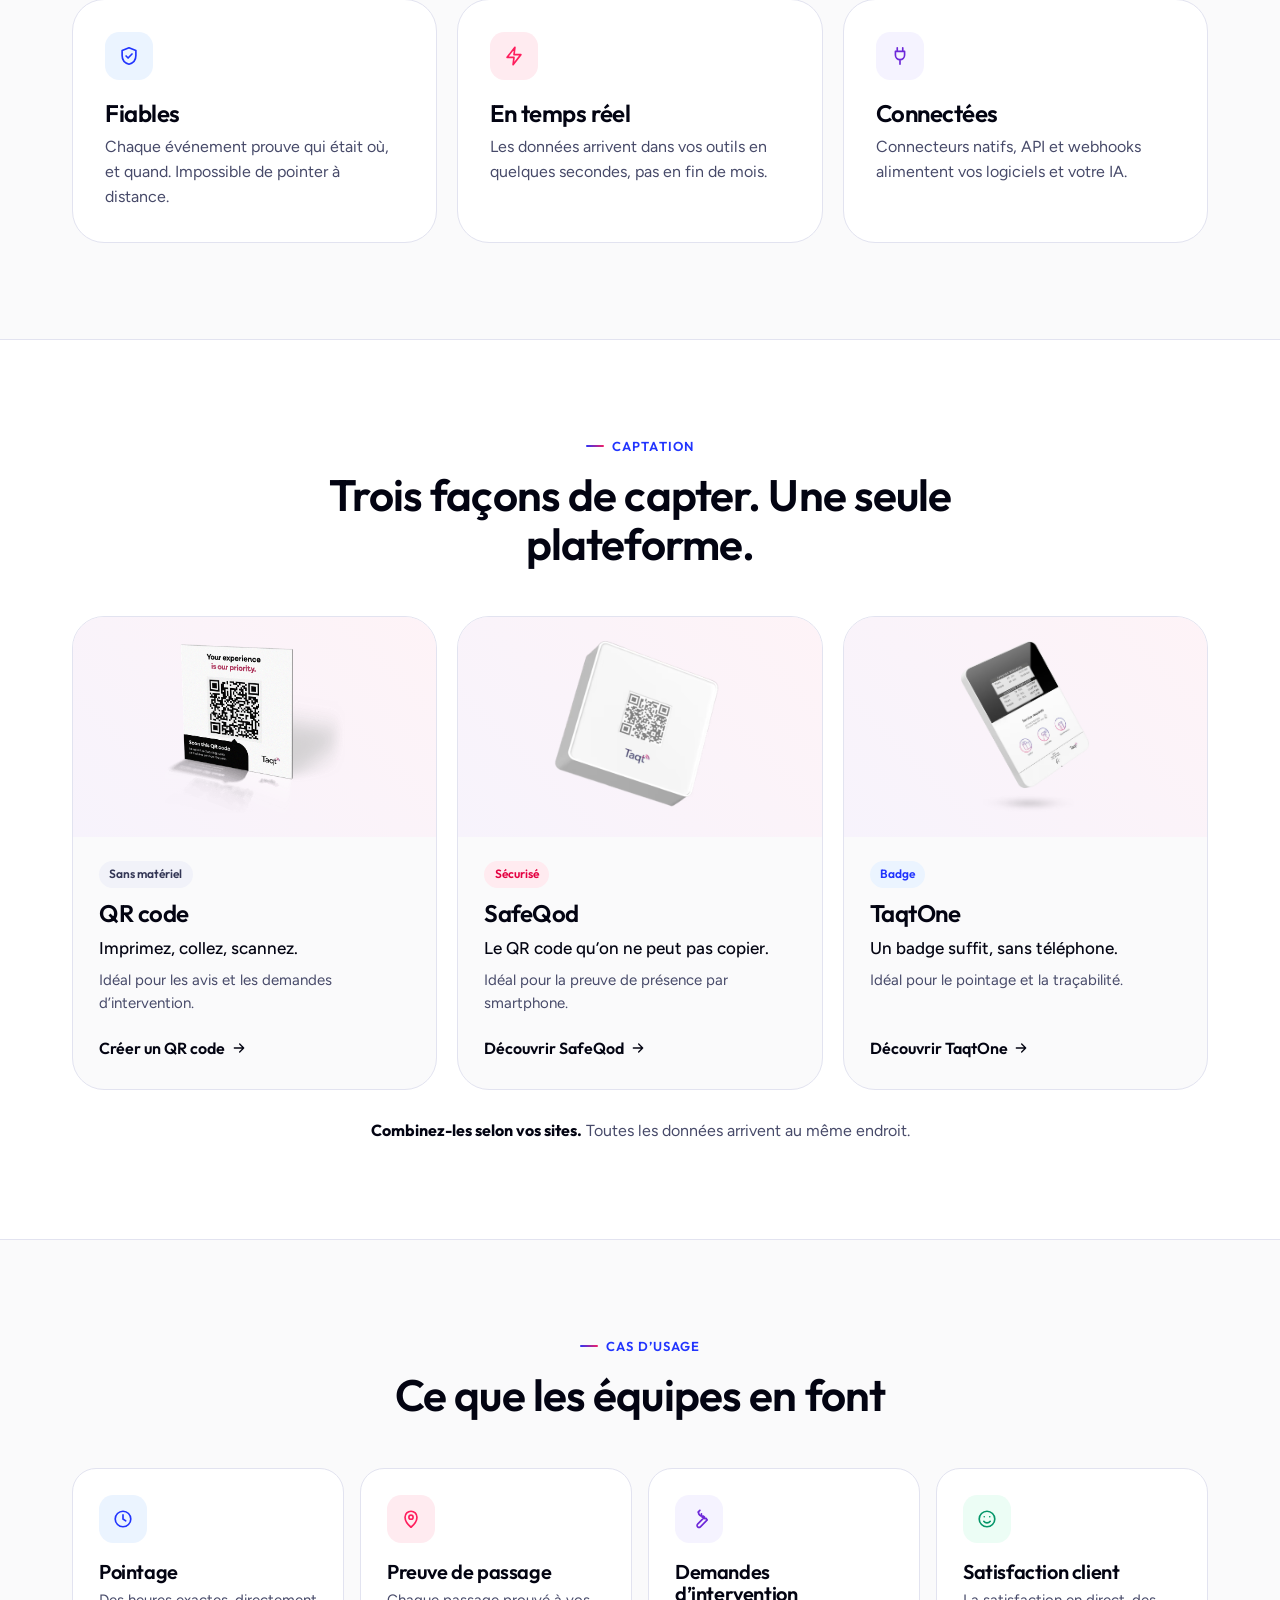
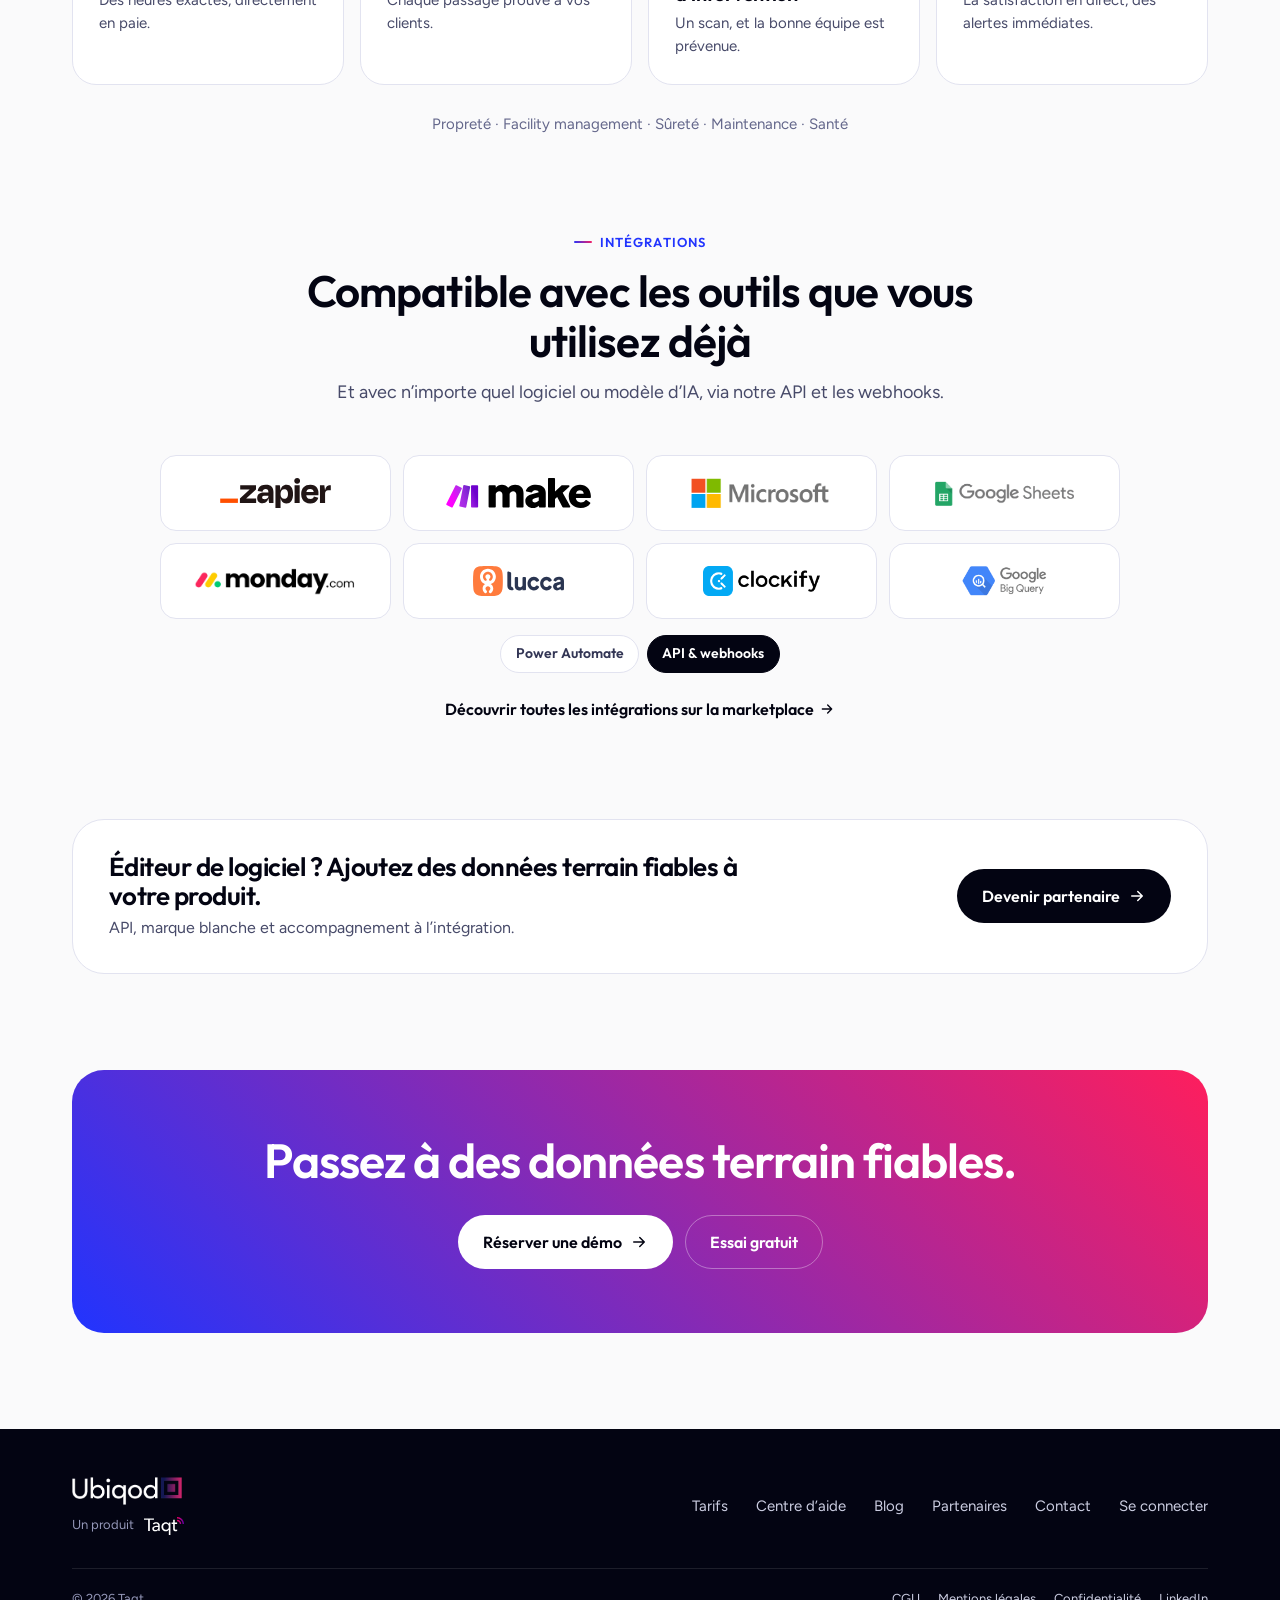
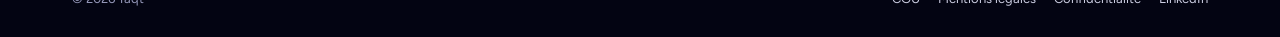
==== commit 6d4869a3: "Add link to marketplace" ====
--- a/fr/index.html
+++ b/fr/index.html
@@ -201,8 +201,11 @@
         <div><img src="../assets/logos/bigquery.png" alt="Google BigQuery"></div>
       </div>
       <div class="chips">
-        <span class="chip">Power Automate</span><span class="chip">Flexio</span><span class="chip chip-strong">API &amp; webhooks</span>
-      </div>
+        <span class="chip">Power Automate</span><span class="chip chip-strong">API &amp; webhooks</span>
+      </div>
+      <p style="text-align:center;margin-top:24px">
+        <a class="link" href="https://partners.taqt.com/fr">Découvrir toutes les intégrations sur la marketplace <svg><use href="#i-arrow"/></svg></a>
+      </p>
     </div>
   </section>
 
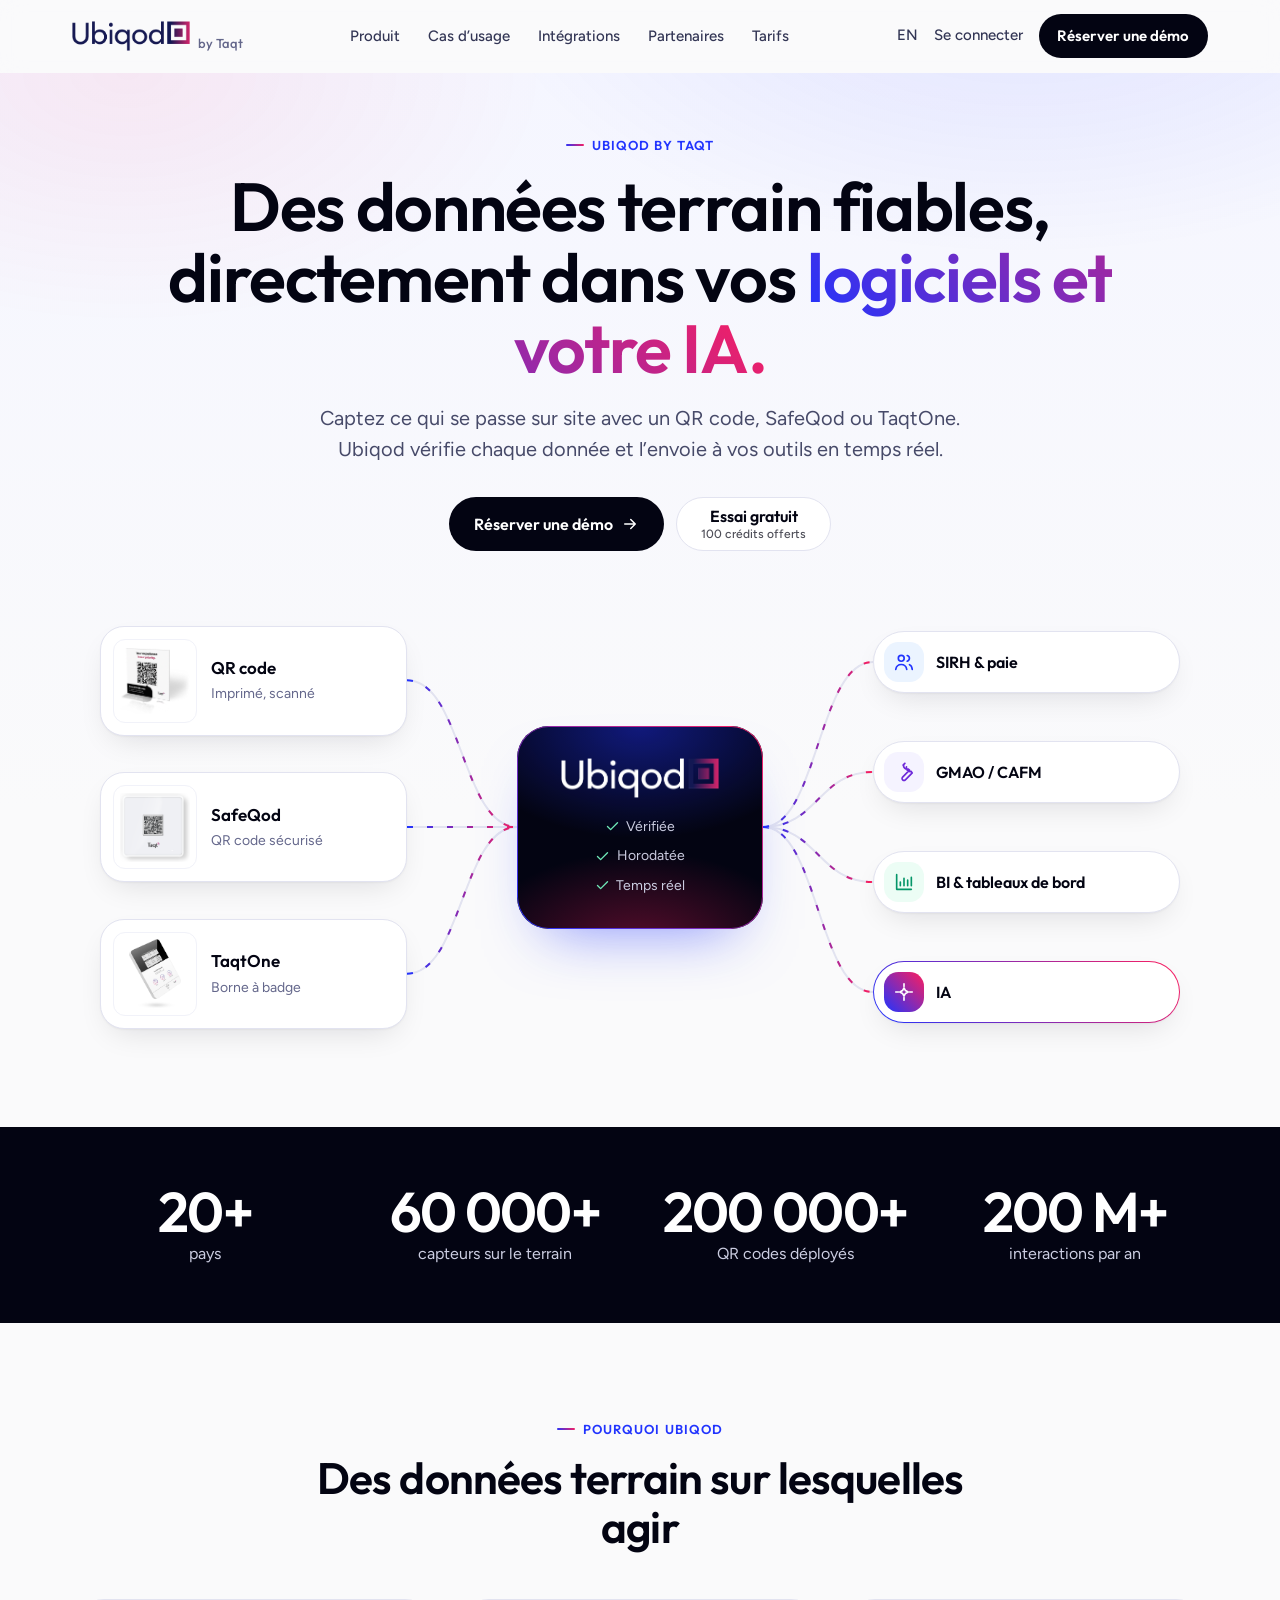
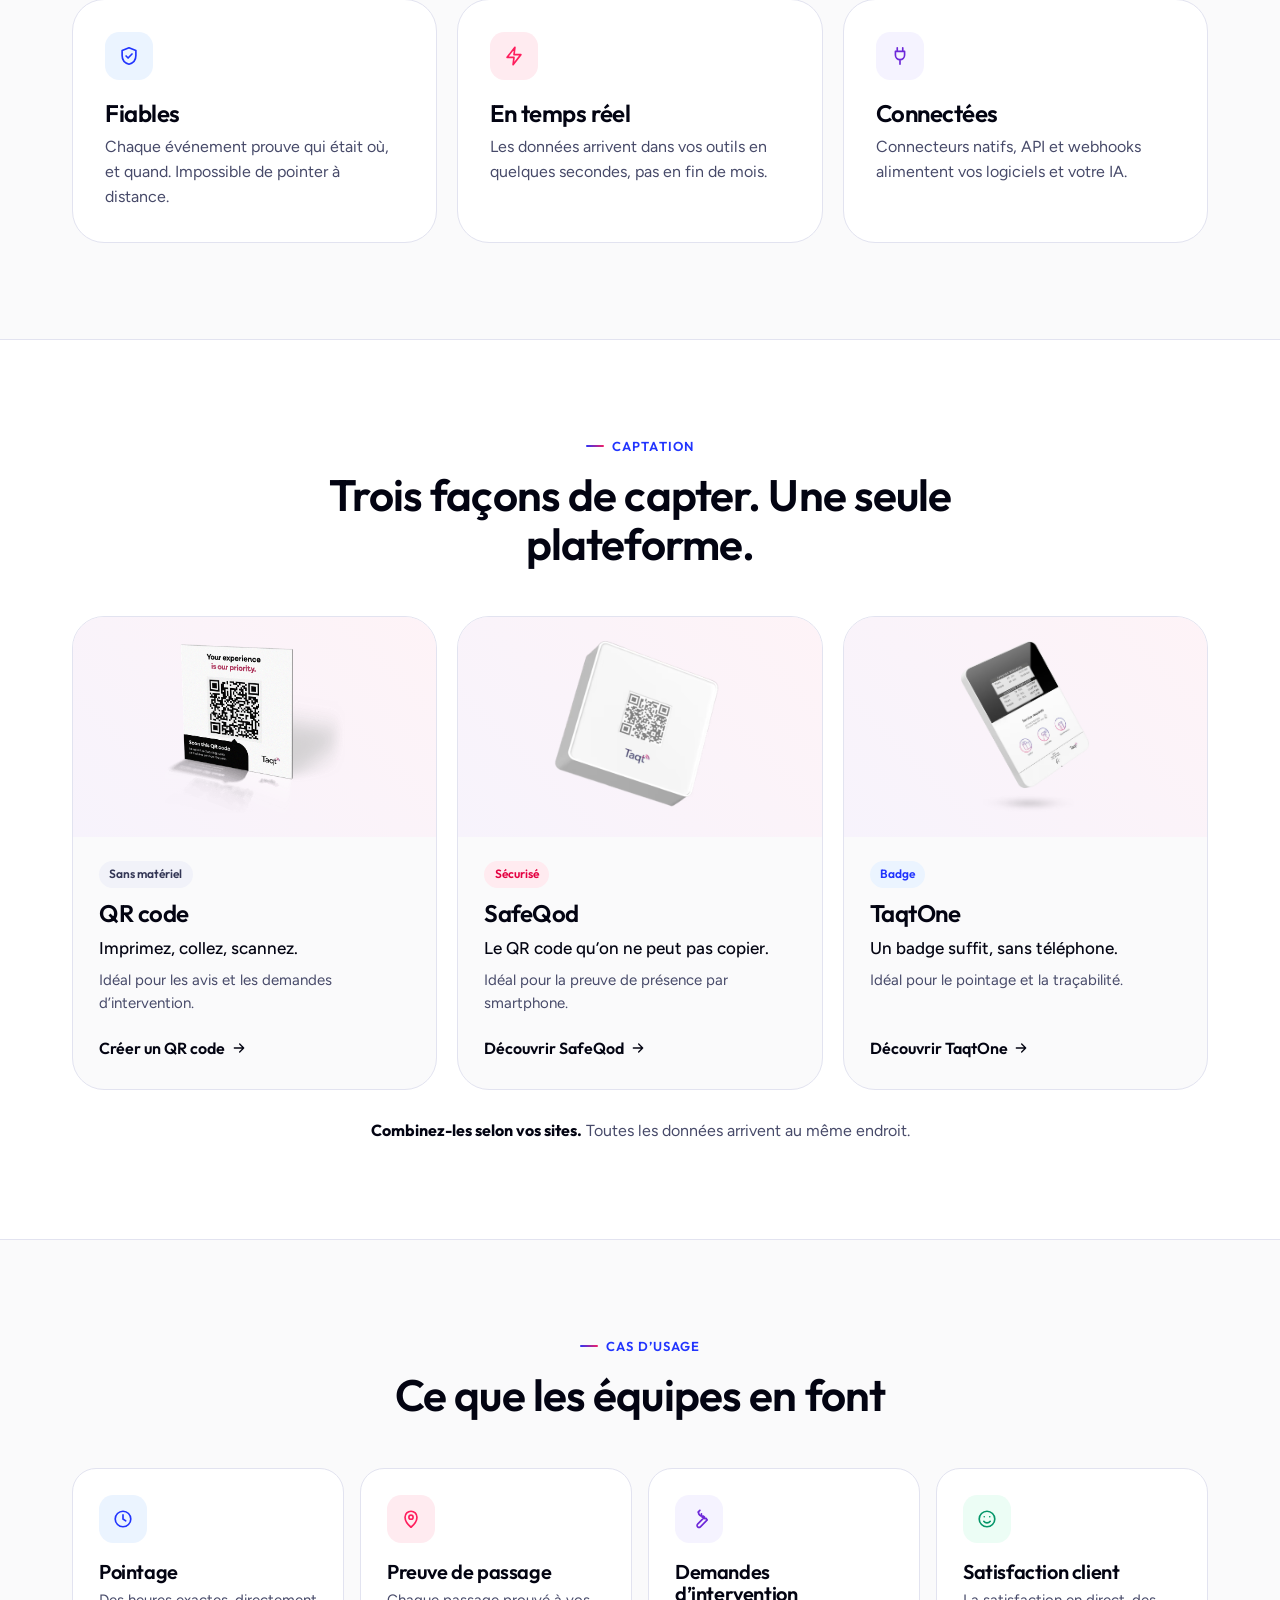
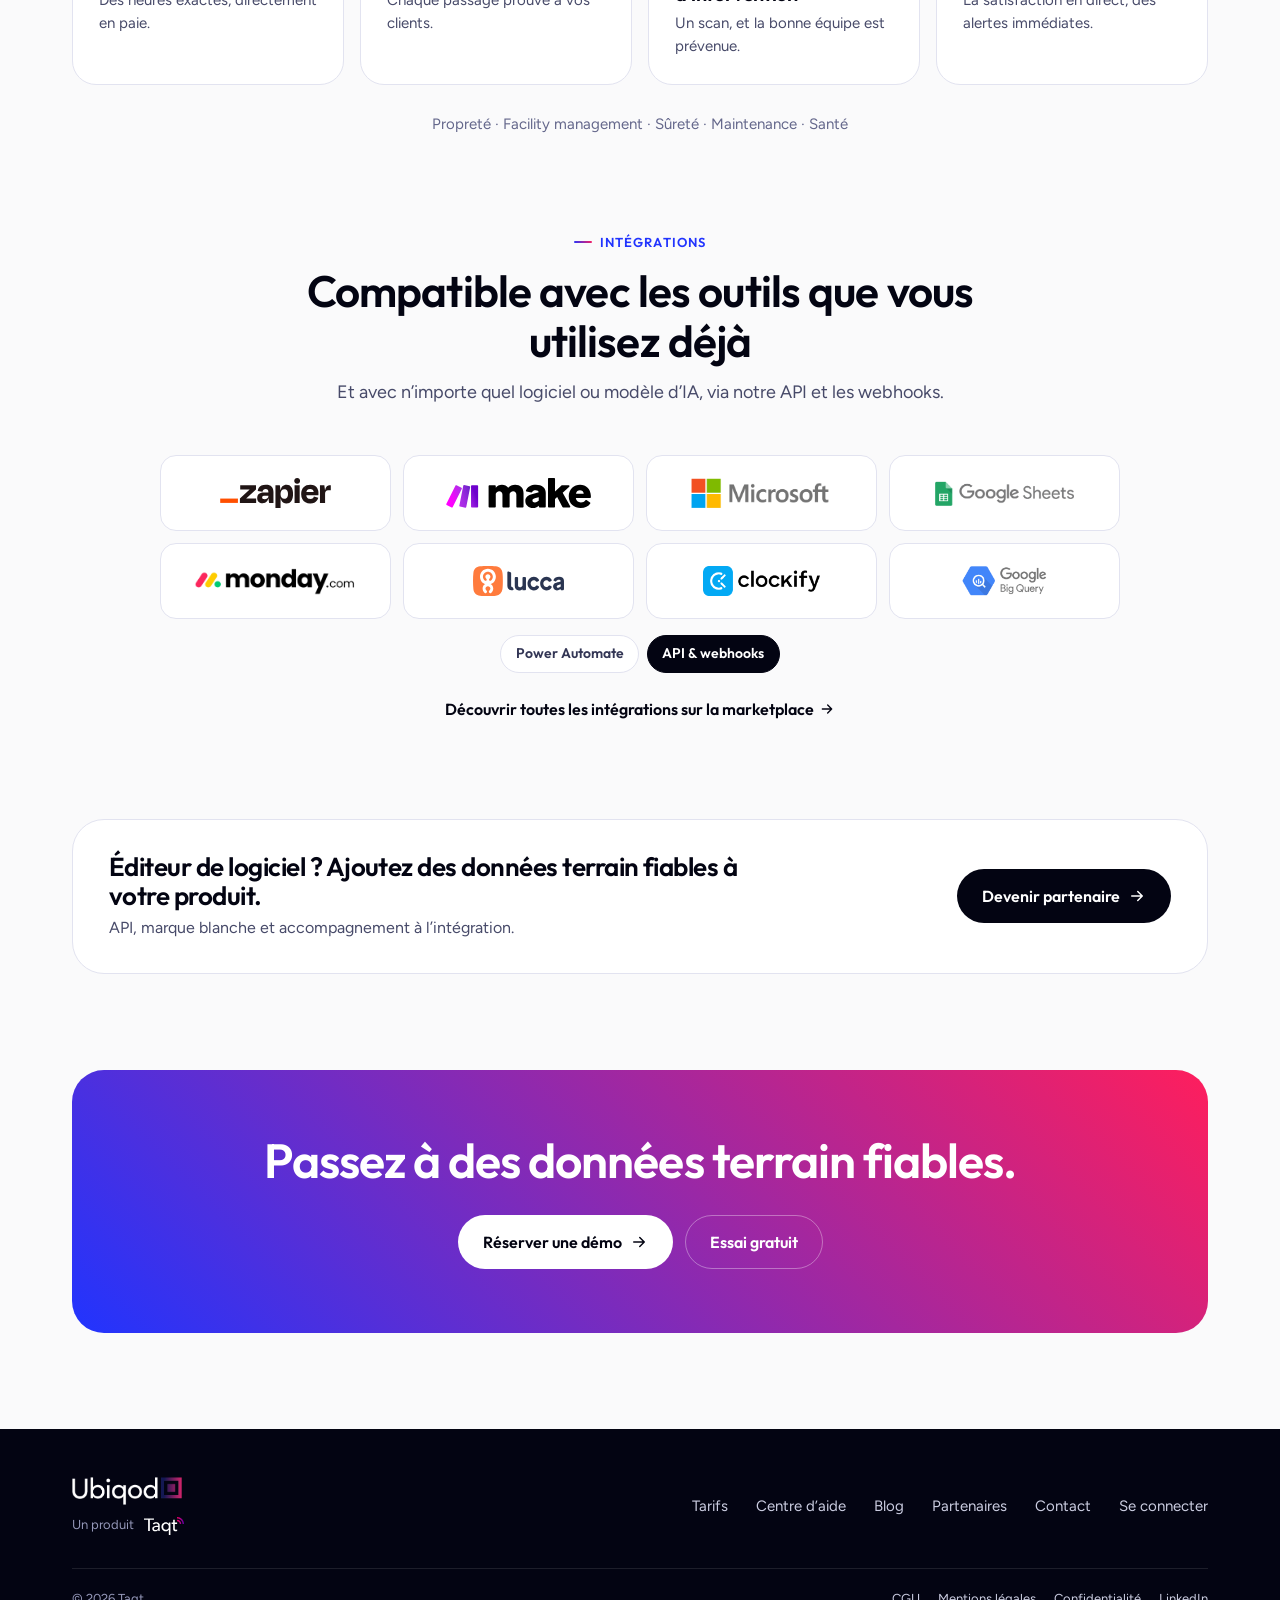
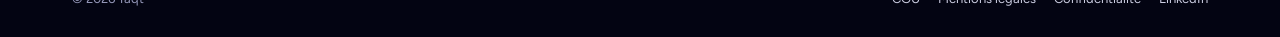
==== commit 228dc662: "Add Qr number" ====
--- a/fr/index.html
+++ b/fr/index.html
@@ -6,12 +6,46 @@
 <title>Ubiqod by Taqt · Des données terrain fiables pour vos logiciels et votre IA</title>
 <meta name="description" content="Captez ce qui se passe sur site avec un QR code, SafeQod ou TaqtOne. Ubiqod vérifie chaque donnée et l’envoie à vos logiciels et à votre IA en temps réel.">
 <link rel="icon" href="../assets/favicon.png">
-<link rel="alternate" hreflang="en" href="../">
-<link rel="alternate" hreflang="fr" href="../fr/">
+<link rel="canonical" href="https://www.ubiqod.com/fr/">
+<link rel="alternate" hreflang="en" href="https://www.ubiqod.com/">
+<link rel="alternate" hreflang="fr" href="https://www.ubiqod.com/fr/">
+<link rel="alternate" hreflang="x-default" href="https://www.ubiqod.com/">
+<meta property="og:type" content="website">
+<meta property="og:site_name" content="Ubiqod by Taqt">
+<meta property="og:title" content="Ubiqod by Taqt · Des données terrain fiables pour vos logiciels et votre IA">
+<meta property="og:description" content="Captez ce qui se passe sur site avec un QR code, SafeQod ou TaqtOne. Ubiqod vérifie chaque donnée et l’envoie à vos logiciels et à votre IA en temps réel.">
+<meta property="og:url" content="https://www.ubiqod.com/fr/">
+<meta property="og:image" content="https://www.ubiqod.com/assets/ubiqod-logo.png">
+<meta property="og:locale" content="fr_FR">
+<meta property="og:locale:alternate" content="en_US">
+<meta name="twitter:card" content="summary_large_image">
 <link rel="preconnect" href="https://fonts.googleapis.com">
 <link rel="preconnect" href="https://fonts.gstatic.com" crossorigin>
 <link href="https://fonts.googleapis.com/css2?family=Outfit:wght@400;500;600;700&family=Figtree:wght@400;500;600&display=swap" rel="stylesheet">
 <link rel="stylesheet" href="../assets/styles.css">
+<script type="application/ld+json">
+{
+  "@context": "https://schema.org",
+  "@graph": [
+    {
+      "@type": "Organization",
+      "@id": "https://www.ubiqod.com/#organization",
+      "name": "Ubiqod by Taqt",
+      "url": "https://www.ubiqod.com/",
+      "logo": "https://www.ubiqod.com/assets/ubiqod-logo.png",
+      "sameAs": ["https://www.linkedin.com/company/group-taqt/", "https://www.taqt.com/"]
+    },
+    {
+      "@type": "WebSite",
+      "@id": "https://www.ubiqod.com/#website",
+      "url": "https://www.ubiqod.com/",
+      "name": "Ubiqod",
+      "inLanguage": ["en", "fr"],
+      "publisher": {"@id": "https://www.ubiqod.com/#organization"}
+    }
+  ]
+}
+</script>
 </head>
 <body>
 
@@ -103,6 +137,7 @@
     <div class="wrap stats-grid">
       <div class="stat"><b>20+</b><span>pays</span></div>
       <div class="stat"><b>60&nbsp;000+</b><span>capteurs sur le terrain</span></div>
+      <div class="stat"><b>200&nbsp;000+</b><span>QR codes déployés</span></div>
       <div class="stat"><b>200&nbsp;M+</b><span>interactions par an</span></div>
     </div>
   </div>
--- a/assets/styles.css
+++ b/assets/styles.css
@@ -130,10 +130,10 @@
 
 /* ---------- chiffres ---------- */
 .stats{background:var(--ink);color:#fff;padding:56px 0}
-.stats-grid{display:grid;grid-template-columns:repeat(3,1fr);gap:24px;text-align:center}
+.stats-grid{display:grid;grid-template-columns:repeat(4,1fr);gap:24px;text-align:center}
 .stat b{display:block;font-family:var(--font-h);font-weight:600;font-size:clamp(2.25rem,4.4vw,3.5rem);letter-spacing:-.03em;line-height:1.05}
 .stat span{color:var(--gray-300)}
-@media(max-width:600px){.stats{padding:40px 0}.stats-grid{gap:8px}.stat b{font-size:1.75rem}.stat span{font-size:.8125rem;display:block;line-height:1.3}}
+@media(max-width:600px){.stats{padding:40px 0}.stats-grid{grid-template-columns:repeat(2,1fr);gap:20px 8px}.stat b{font-size:1.75rem}.stat span{font-size:.8125rem;display:block;line-height:1.3}}
 
 /* ---------- bénéfices ---------- */
 .cards3{display:grid;grid-template-columns:repeat(3,1fr);gap:20px}
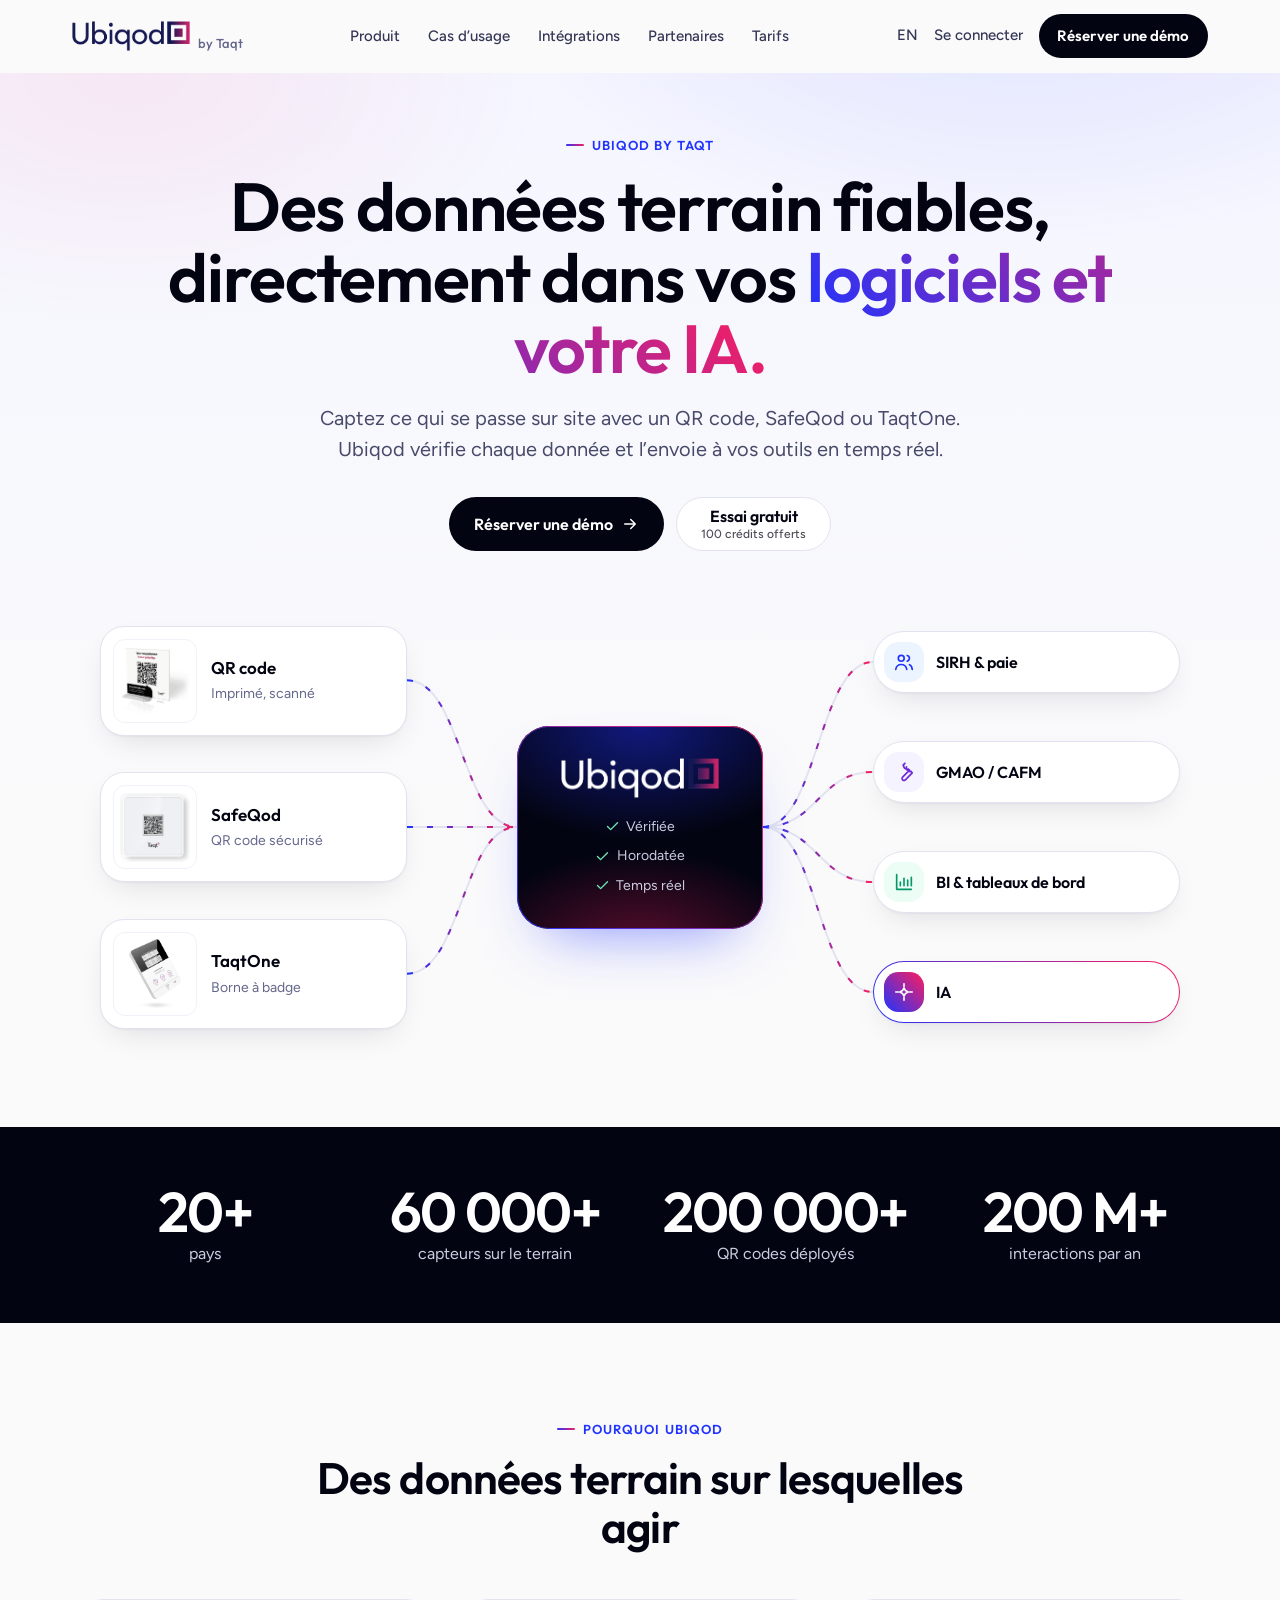
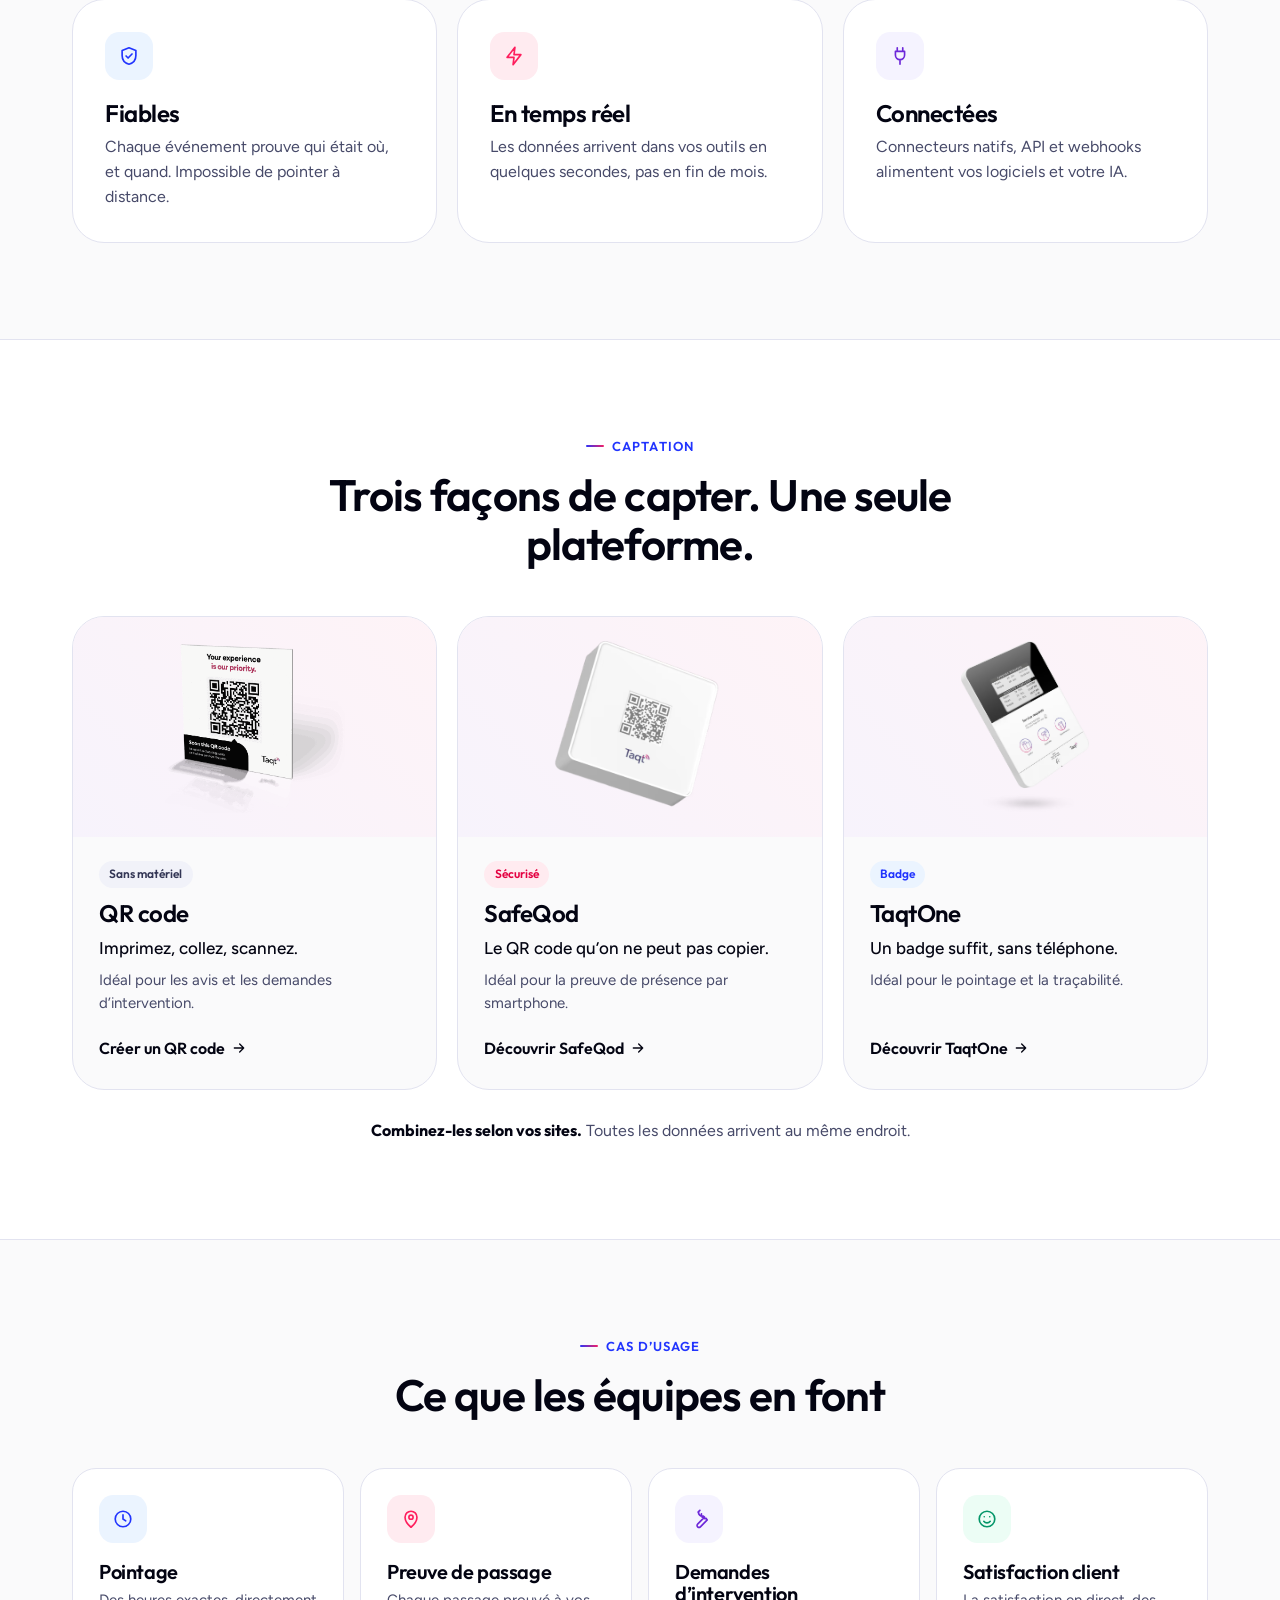
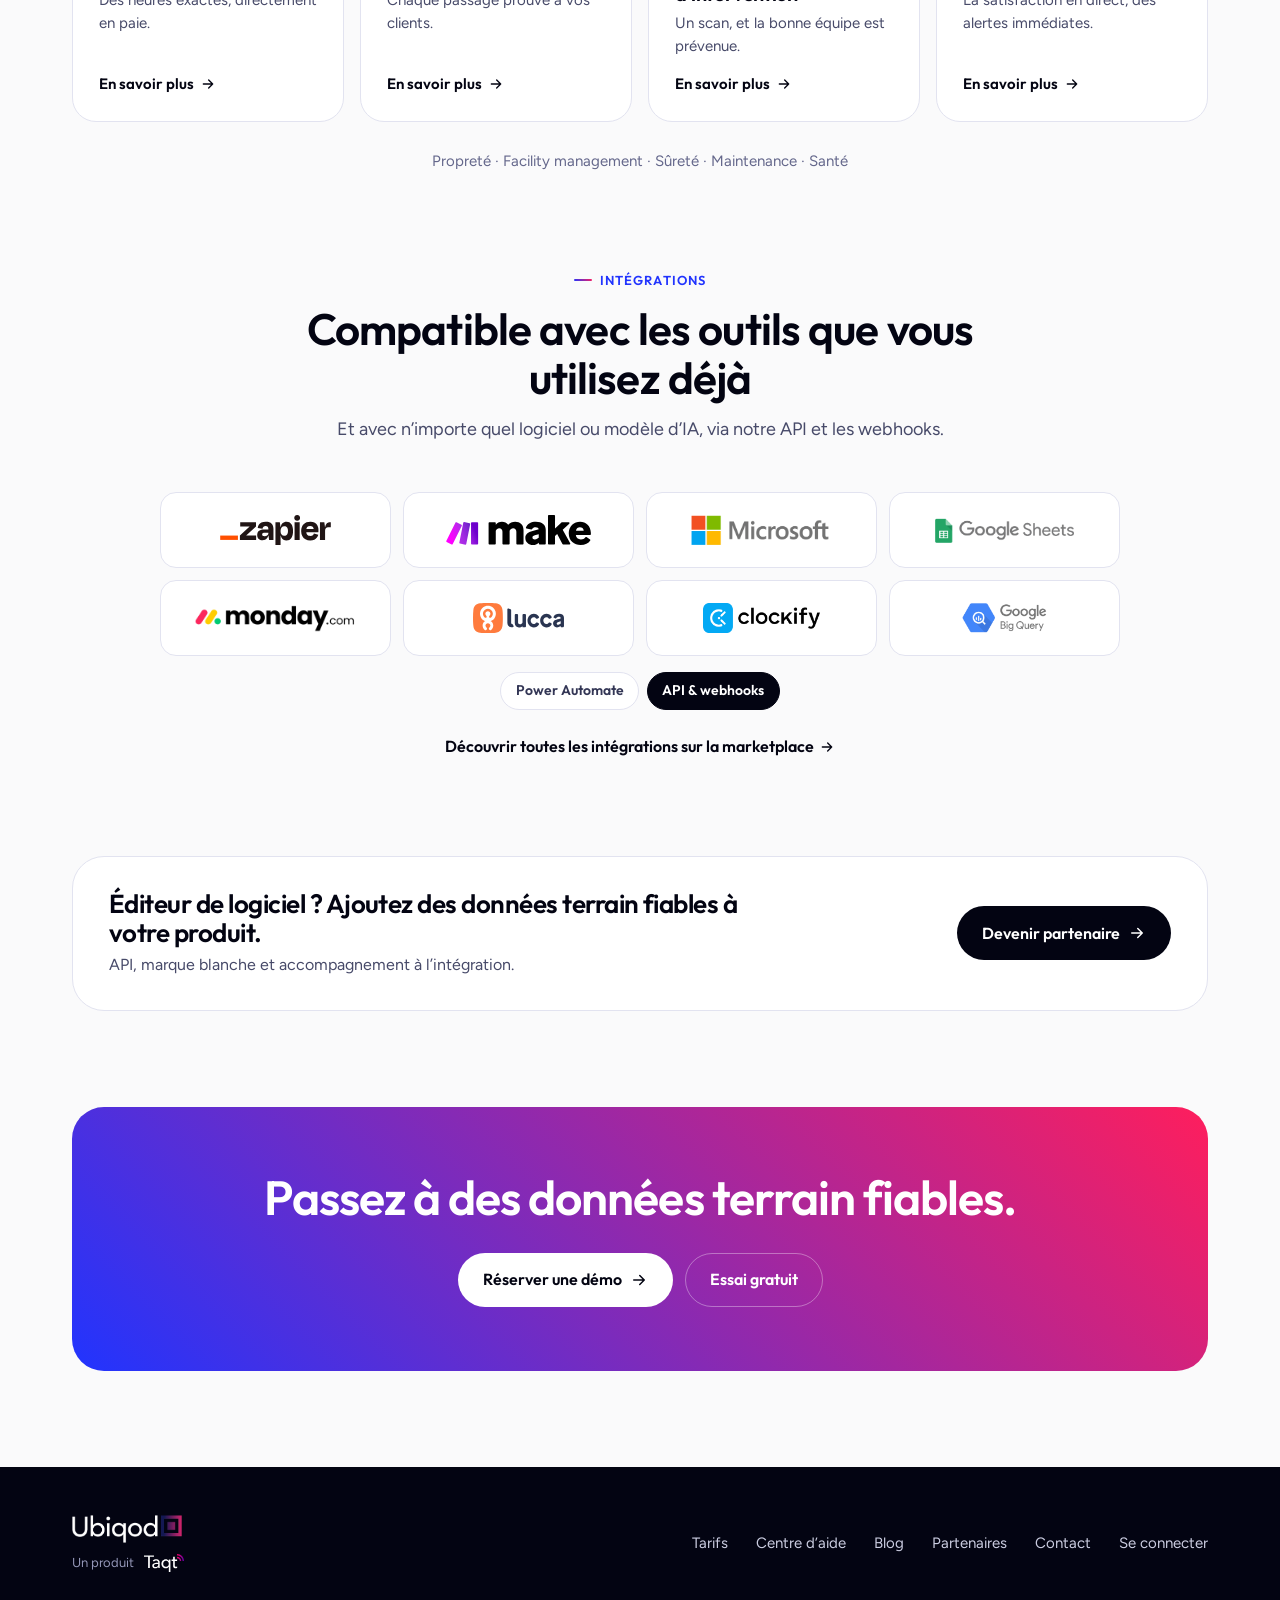
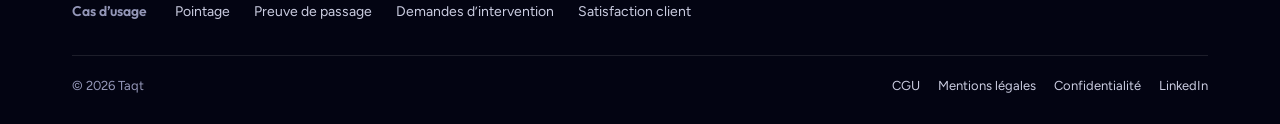
==== commit faf1833b: "Better SEO" ====
--- a/fr/index.html
+++ b/fr/index.html
@@ -15,7 +15,9 @@
 <meta property="og:title" content="Ubiqod by Taqt · Des données terrain fiables pour vos logiciels et votre IA">
 <meta property="og:description" content="Captez ce qui se passe sur site avec un QR code, SafeQod ou TaqtOne. Ubiqod vérifie chaque donnée et l’envoie à vos logiciels et à votre IA en temps réel.">
 <meta property="og:url" content="https://www.ubiqod.com/fr/">
-<meta property="og:image" content="https://www.ubiqod.com/assets/ubiqod-logo.png">
+<meta property="og:image" content="https://www.ubiqod.com/assets/og-ubiqod-fr.png">
+<meta property="og:image:width" content="1200">
+<meta property="og:image:height" content="630">
 <meta property="og:locale" content="fr_FR">
 <meta property="og:locale:alternate" content="en_US">
 <meta name="twitter:card" content="summary_large_image">
@@ -42,6 +44,25 @@
       "name": "Ubiqod",
       "inLanguage": ["en", "fr"],
       "publisher": {"@id": "https://www.ubiqod.com/#organization"}
+    },
+    {
+      "@type": "SoftwareApplication",
+      "@id": "https://www.ubiqod.com/#software",
+      "name": "Ubiqod",
+      "applicationCategory": "BusinessApplication",
+      "operatingSystem": "Web",
+      "url": "https://www.ubiqod.com/",
+      "description": "Ubiqod captures field data with QR codes, SafeQod secure QR codes and TaqtOne NFC terminals, verifies it and delivers it in real time to HRIS, CMMS, BI tools and AI.",
+      "publisher": {
+        "@id": "https://www.ubiqod.com/#organization"
+      },
+      "offers": {
+        "@type": "Offer",
+        "price": "0",
+        "priceCurrency": "EUR",
+        "description": "100 free credits when you create your account, then pay per scan or per day with credits.",
+        "url": "https://www.ubiqod.com/pricing/"
+      }
     }
   ]
 }
@@ -76,7 +97,7 @@
       <li><a href="../fr/tarifs/">Tarifs</a></li>
     </ul>
     <div class="nav-cta">
-      <a class="nav-aux" href="../" hreflang="en" lang="en">EN</a>
+      <a class="nav-aux nav-lang" href="../" hreflang="en" lang="en">EN</a>
       <a class="nav-aux" href="https://app.ubiqod.com/">Se connecter</a>
       <a class="btn btn-primary btn-sm" href="https://www.taqt.com/fr/contact">Réserver une démo</a>
       <button class="burger" aria-label="Menu" aria-expanded="false" aria-controls="navlinks"><svg><use href="#i-menu"/></svg></button>
@@ -98,9 +119,9 @@
 
       <div class="flow" role="img" aria-label="QR codes, SafeQod et TaqtOne envoient leurs données à Ubiqod, qui les transmet à votre SIRH, votre GMAO, vos outils de BI et votre IA.">
         <div class="flow-col">
-          <div class="src"><span class="thumb"><img src="../assets/products/qr.png" alt=""></span><div><b>QR code</b><span>Imprimé, scanné</span></div></div>
-          <div class="src"><span class="thumb"><img src="../assets/products/safeqod.png" alt=""></span><div><b>SafeQod</b><span>QR code sécurisé</span></div></div>
-          <div class="src"><span class="thumb"><img src="../assets/products/taqtone-3d.avif" alt=""></span><div><b>TaqtOne</b><span>Borne à badge</span></div></div>
+          <div class="src"><span class="thumb"><img src="../assets/products/qr.png" alt="" width="603" height="577"></span><div><b>QR code</b><span>Imprimé, scanné</span></div></div>
+          <div class="src"><span class="thumb"><img src="../assets/products/safeqod.png" alt="" width="601" height="591"></span><div><b>SafeQod</b><span>QR code sécurisé</span></div></div>
+          <div class="src"><span class="thumb"><img src="../assets/products/taqtone-3d.avif" alt="" width="1145" height="1537"></span><div><b>TaqtOne</b><span>Borne à badge</span></div></div>
         </div>
         <svg class="wire" viewBox="0 0 100 300" preserveAspectRatio="none" aria-hidden="true">
           <defs><linearGradient id="gL" gradientUnits="userSpaceOnUse" x1="0" y1="0" x2="100" y2="0"><stop offset="0" stop-color="#2134fe"/><stop offset="1" stop-color="#fe1e5d"/></linearGradient></defs>
@@ -166,7 +187,7 @@
       </div>
       <div class="cards3">
         <article class="prod">
-          <div class="prod-img"><img src="../assets/products/qr.png" alt="Affichette QR code" loading="lazy"></div>
+          <div class="prod-img"><img src="../assets/products/qr.png" alt="Affichette QR code" loading="lazy" width="603" height="577"></div>
           <div class="prod-body">
             <span class="tag tag-gray">Sans matériel</span>
             <h3>QR code</h3>
@@ -176,7 +197,7 @@
           </div>
         </article>
         <article class="prod">
-          <div class="prod-img"><img src="../assets/products/safeqod-3d.avif" alt="Boîtier SafeQod" loading="lazy"></div>
+          <div class="prod-img"><img src="../assets/products/safeqod-3d.avif" alt="Boîtier SafeQod" loading="lazy" width="872" height="858"></div>
           <div class="prod-body">
             <span class="tag tag-pink">Sécurisé</span>
             <h3>SafeQod</h3>
@@ -186,7 +207,7 @@
           </div>
         </article>
         <article class="prod">
-          <div class="prod-img"><img src="../assets/products/taqtone-3d.avif" alt="Borne TaqtOne" loading="lazy"></div>
+          <div class="prod-img"><img src="../assets/products/taqtone-3d.avif" alt="Borne TaqtOne" loading="lazy" width="1145" height="1537"></div>
           <div class="prod-body">
             <span class="tag tag-blue">Badge</span>
             <h3>TaqtOne</h3>
@@ -208,10 +229,10 @@
         <h2 class="h2">Ce que les équipes en font</h2>
       </div>
       <div class="cards4">
-        <article class="uc"><span class="ic ic-blue"><svg><use href="#i-clock"/></svg></span><h3>Pointage</h3><p>Des heures exactes, directement en paie.</p></article>
-        <article class="uc"><span class="ic ic-pink"><svg><use href="#i-pin"/></svg></span><h3>Preuve de passage</h3><p>Chaque passage prouvé à vos clients.</p></article>
-        <article class="uc"><span class="ic ic-violet"><svg><use href="#i-wrench"/></svg></span><h3>Demandes d’intervention</h3><p>Un scan, et la bonne équipe est prévenue.</p></article>
-        <article class="uc"><span class="ic ic-green"><svg><use href="#i-smile"/></svg></span><h3>Satisfaction client</h3><p>La satisfaction en direct, des alertes immédiates.</p></article>
+        <a class="uc uc-link" href="https://www.taqt.com/fr/use-cases/pointage"><span class="ic ic-blue"><svg><use href="#i-clock"/></svg></span><h3>Pointage</h3><p>Des heures exactes, directement en paie.</p><span class="link">En savoir plus <svg><use href="#i-arrow"/></svg></span></a>
+        <a class="uc uc-link" href="https://www.taqt.com/fr/use-cases/tracabilite"><span class="ic ic-pink"><svg><use href="#i-pin"/></svg></span><h3>Preuve de passage</h3><p>Chaque passage prouvé à vos clients.</p><span class="link">En savoir plus <svg><use href="#i-arrow"/></svg></span></a>
+        <a class="uc uc-link" href="https://www.taqt.com/fr/use-cases/demandes-intervention"><span class="ic ic-violet"><svg><use href="#i-wrench"/></svg></span><h3>Demandes d’intervention</h3><p>Un scan, et la bonne équipe est prévenue.</p><span class="link">En savoir plus <svg><use href="#i-arrow"/></svg></span></a>
+        <a class="uc uc-link" href="https://www.taqt.com/fr/use-cases/satisfaction"><span class="ic ic-green"><svg><use href="#i-smile"/></svg></span><h3>Satisfaction client</h3><p>La satisfaction en direct, des alertes immédiates.</p><span class="link">En savoir plus <svg><use href="#i-arrow"/></svg></span></a>
       </div>
       <p class="sectors">Propreté · Facility management · Sûreté · Maintenance · Santé</p>
     </div>
@@ -226,14 +247,14 @@
         <p>Et avec n’importe quel logiciel ou modèle d’IA, via notre API et les webhooks.</p>
       </div>
       <div class="logos">
-        <div><img src="../assets/logos/zapier.svg" alt="Zapier"></div>
-        <div><img src="../assets/logos/make.svg" alt="Make"></div>
-        <div><img src="../assets/logos/microsoft.png" alt="Microsoft"></div>
-        <div><img src="../assets/logos/google-sheets.png" alt="Google Sheets"></div>
-        <div><img src="../assets/logos/monday.png" alt="monday.com"></div>
-        <div><img src="../assets/logos/lucca.svg" alt="Lucca"></div>
-        <div><img src="../assets/logos/clockify.png" alt="Clockify"></div>
-        <div><img src="../assets/logos/bigquery.png" alt="Google BigQuery"></div>
+        <div><img src="../assets/logos/zapier.svg" alt="Zapier" width="2500" height="676" loading="lazy"></div>
+        <div><img src="../assets/logos/make.svg" alt="Make" width="2500" height="515" loading="lazy"></div>
+        <div><img src="../assets/logos/microsoft.png" alt="Microsoft" width="1600" height="340" loading="lazy"></div>
+        <div><img src="../assets/logos/google-sheets.png" alt="Google Sheets" width="1600" height="345" loading="lazy"></div>
+        <div><img src="../assets/logos/monday.png" alt="monday.com" width="1600" height="296" loading="lazy"></div>
+        <div><img src="../assets/logos/lucca.svg" alt="Lucca" width="976" height="320" loading="lazy"></div>
+        <div><img src="../assets/logos/clockify.png" alt="Clockify" width="1600" height="407" loading="lazy"></div>
+        <div><img src="../assets/logos/bigquery.png" alt="Google BigQuery" width="1200" height="403" loading="lazy"></div>
       </div>
       <div class="chips">
         <span class="chip">Power Automate</span><span class="chip chip-strong">API &amp; webhooks</span>
@@ -275,8 +296,8 @@
   <div class="wrap">
     <div class="foot-top">
       <div>
-        <img class="foot-logo" src="../assets/ubiqod-logo-white.png" alt="Ubiqod" width="1321" height="336">
-        <div class="foot-taqt"><span>Un produit</span><img src="../assets/taqt-logo-white.svg" alt="Taqt"></div>
+        <img class="foot-logo" src="../assets/ubiqod-logo-white.png" alt="Ubiqod" width="1321" height="336" loading="lazy">
+        <div class="foot-taqt"><span>Un produit</span><img src="../assets/taqt-logo-white.svg" alt="Taqt" width="40" height="18" loading="lazy"></div>
       </div>
       <ul class="foot-links">
         <li><a href="../fr/tarifs/">Tarifs</a></li>
@@ -287,6 +308,7 @@
         <li><a href="https://app.ubiqod.com/">Se connecter</a></li>
       </ul>
     </div>
+    <div class="foot-uc"><span>Cas d’usage</span><ul><li><a href="https://www.taqt.com/fr/use-cases/pointage">Pointage</a></li><li><a href="https://www.taqt.com/fr/use-cases/tracabilite">Preuve de passage</a></li><li><a href="https://www.taqt.com/fr/use-cases/demandes-intervention">Demandes d’intervention</a></li><li><a href="https://www.taqt.com/fr/use-cases/satisfaction">Satisfaction client</a></li></ul></div>
     <div class="foot-bottom">
       <span>© 2026 Taqt</span>
       <div><a href="https://www.taqt.com/fr/terms">CGU</a><a href="https://www.taqt.com/fr/legal">Mentions légales</a><a href="https://www.iubenda.com/privacy-policy/50772884">Confidentialité</a><a href="https://www.linkedin.com/company/group-taqt/">LinkedIn</a></div>
--- a/assets/styles.css
+++ b/assets/styles.css
@@ -62,7 +62,7 @@
 .burger{display:none;background:none;border:0;padding:8px;margin-right:-8px;cursor:pointer;color:var(--ink)}
 .burger svg{width:26px;height:26px}
 @media(max-width:1023px){
-  .nav-links,.nav-aux{display:none}
+  .nav-links,.nav-aux:not(.nav-lang){display:none}
   .burger{display:block}
   .header.open .nav-links{display:flex;flex-direction:column;gap:0;position:absolute;left:0;right:0;top:72px;background:#fff;border-bottom:1px solid var(--gray-200);padding:8px 16px 16px}
   .header.open .nav-links a{display:block;padding:12px 0;font-size:1.0625rem;border-bottom:1px solid var(--gray-100)}
@@ -232,3 +232,12 @@
 .faq summary::after{content:"+";font-size:1.5rem;font-weight:400;color:var(--gray-500);transition:transform .2s}
 .faq details[open] summary::after{transform:rotate(45deg)}
 .faq details p{padding:0 0 20px;color:var(--gray-600)}
+
+/* ---------- liens cas d'usage + pied de page ---------- */
+.uc-link{display:flex;flex-direction:column;text-decoration:none;transition:border-color .2s,box-shadow .2s}
+.uc-link:hover{border-color:var(--gray-400);box-shadow:var(--shadow)}
+.uc-link .link{margin-top:auto;padding-top:14px;font-size:.9375rem}
+.foot-uc{display:flex;flex-wrap:wrap;align-items:center;gap:10px 28px;margin-top:28px;font-size:.875rem}
+.foot-uc span{color:var(--gray-400);font-family:var(--font-h);font-weight:600}
+.foot-uc ul{display:flex;flex-wrap:wrap;gap:10px 24px;list-style:none;margin:0;padding:0}
+.notfound{min-height:50vh}
